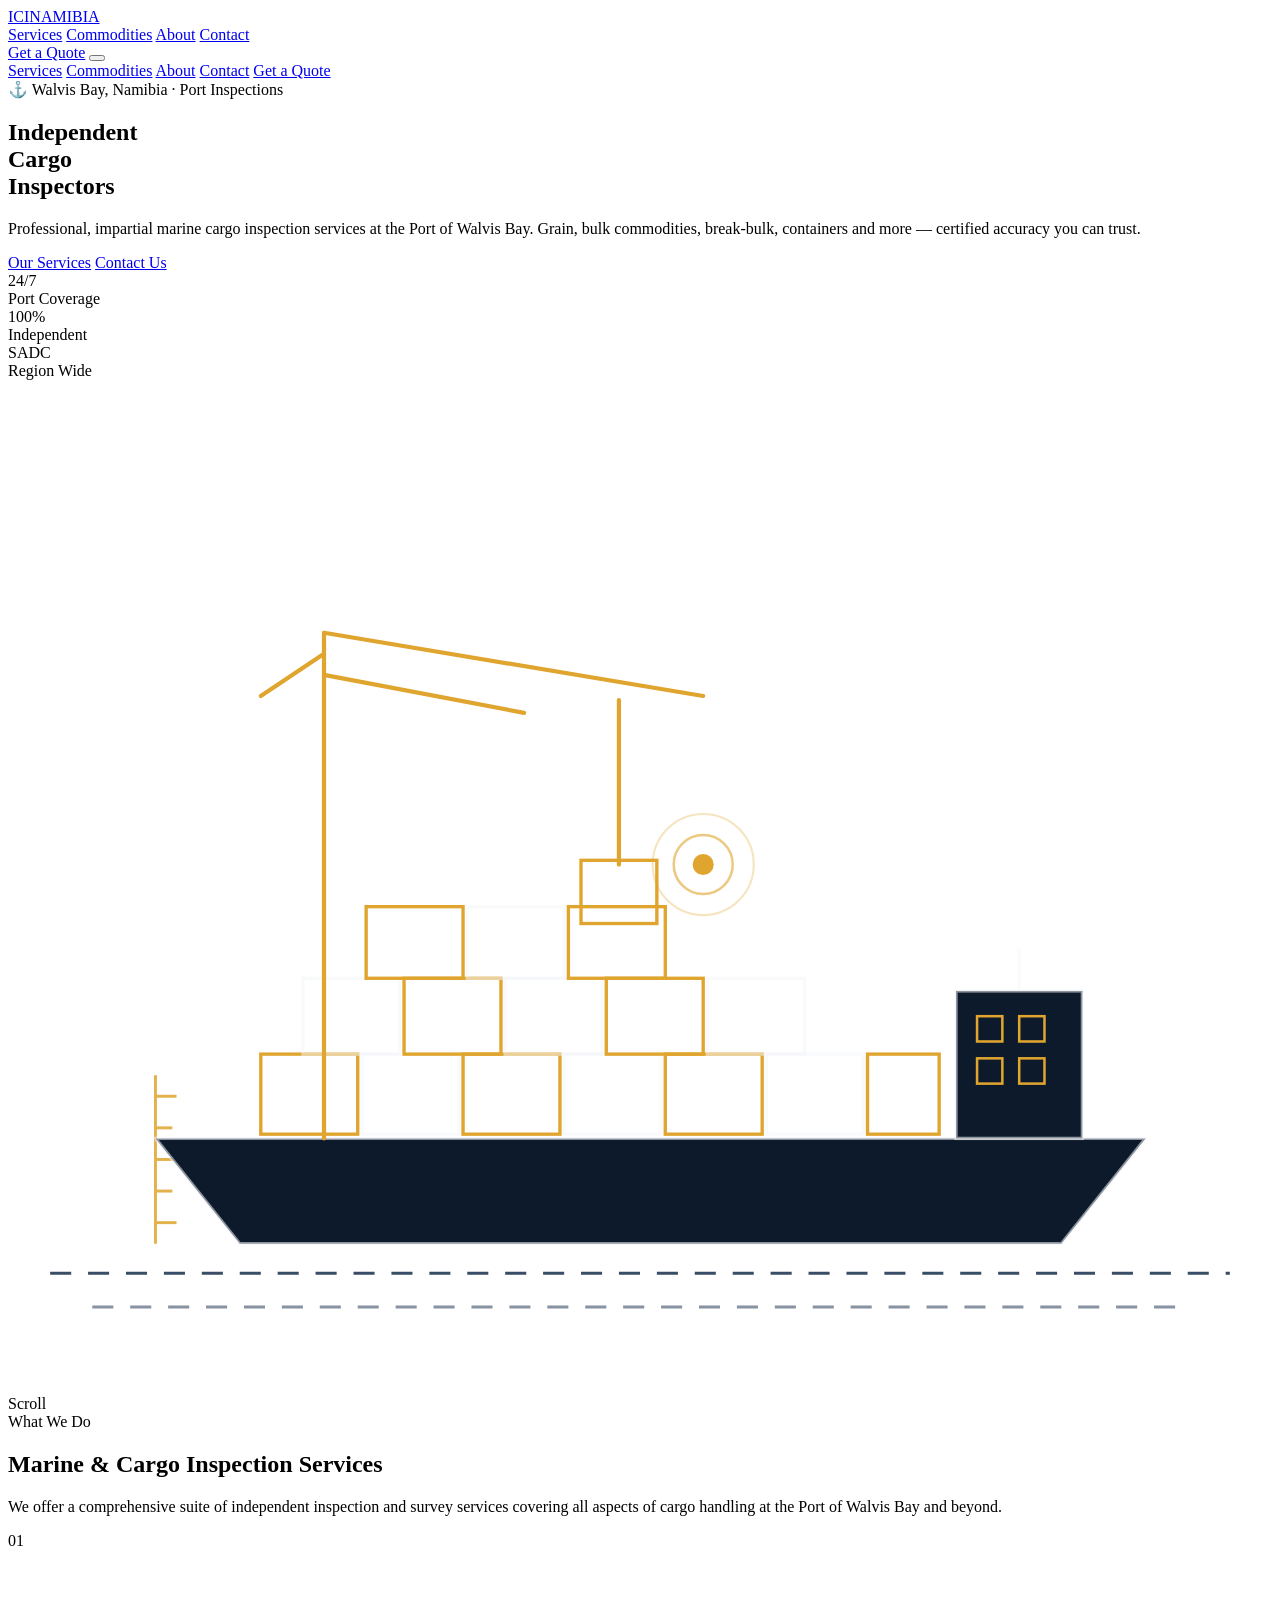
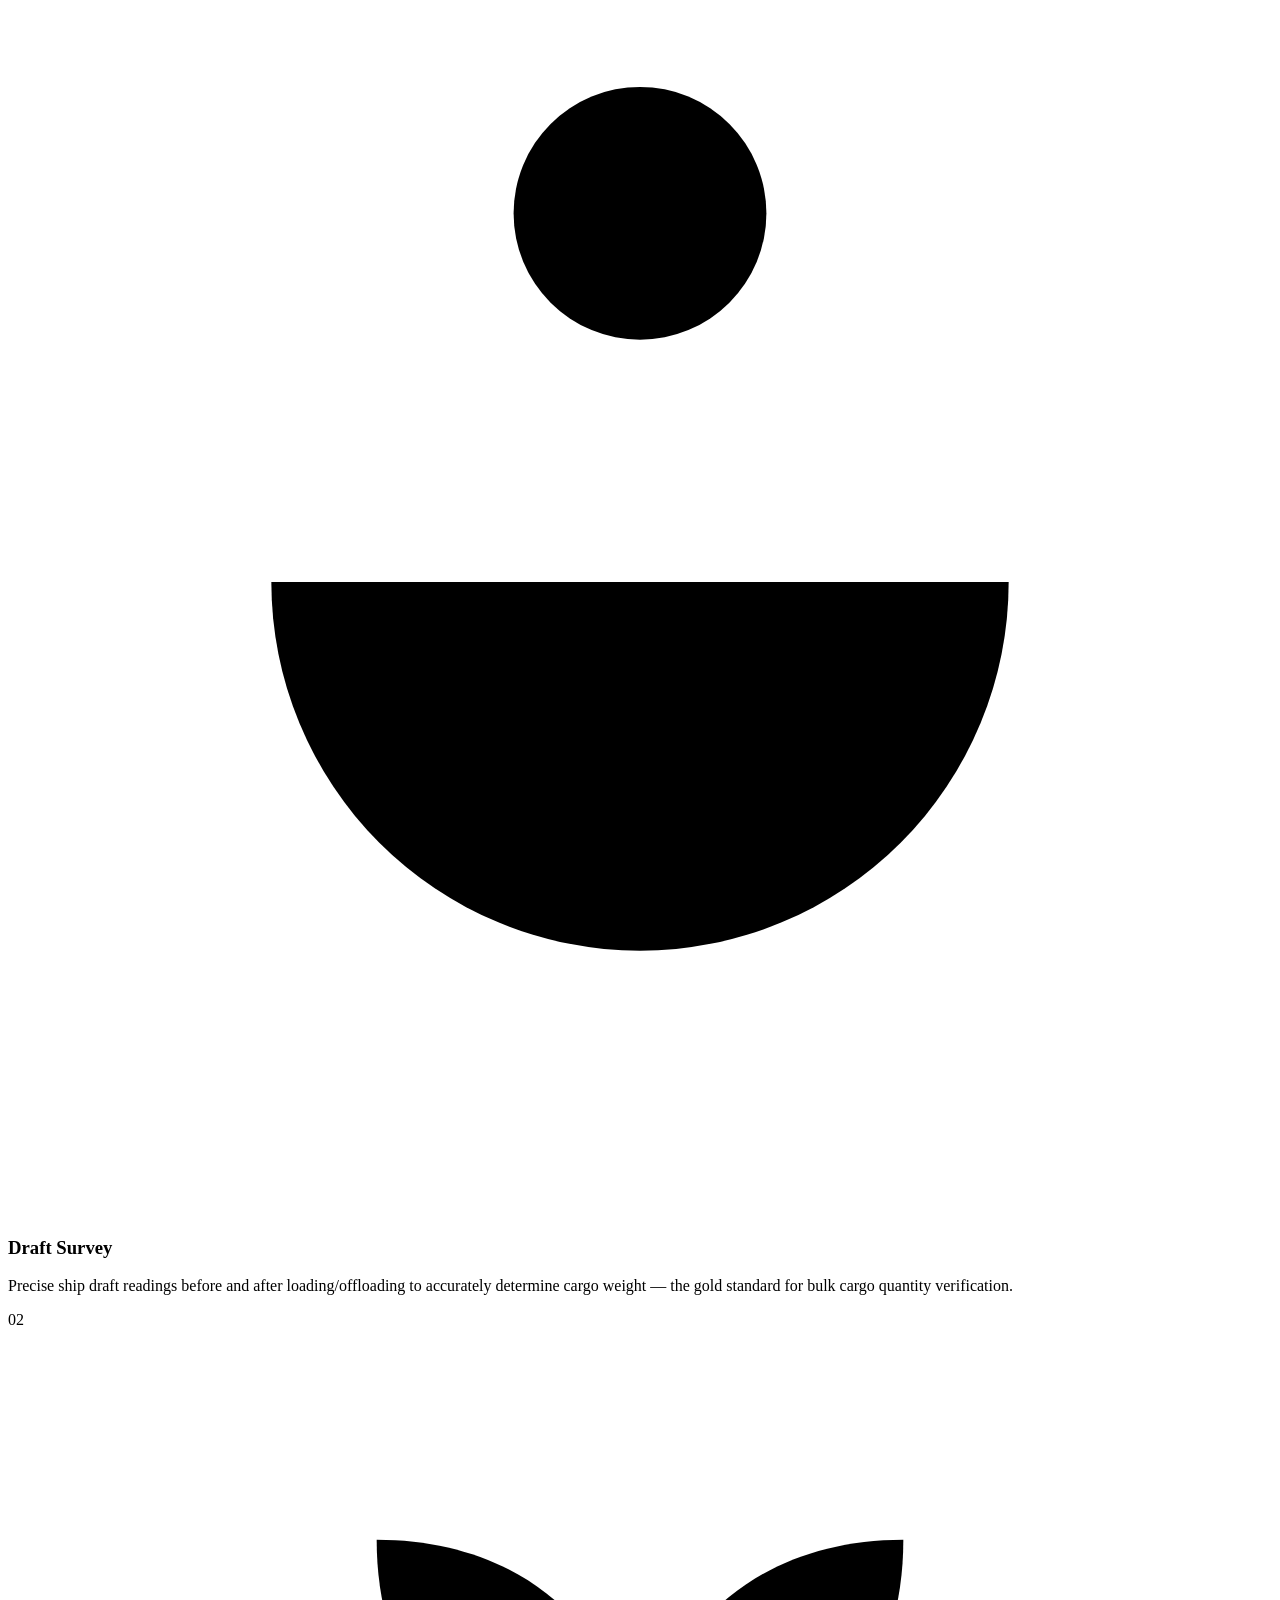
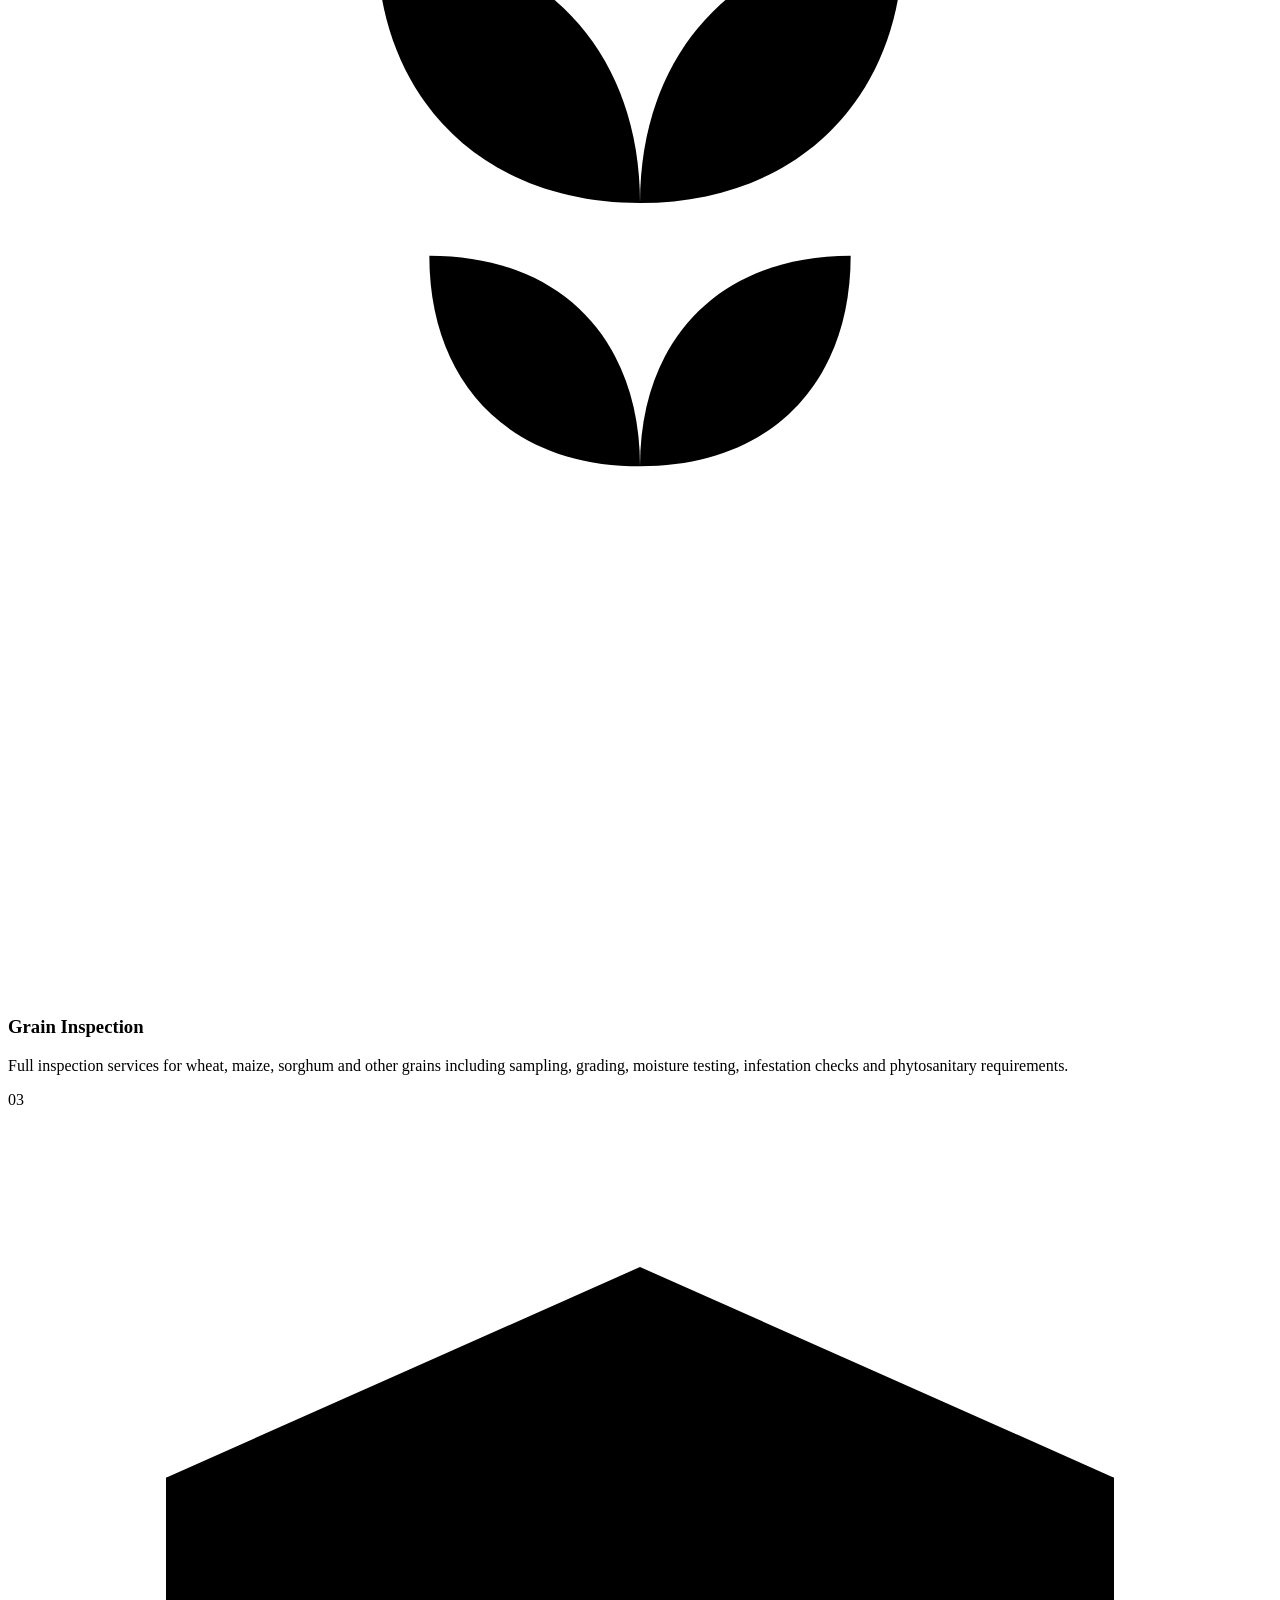
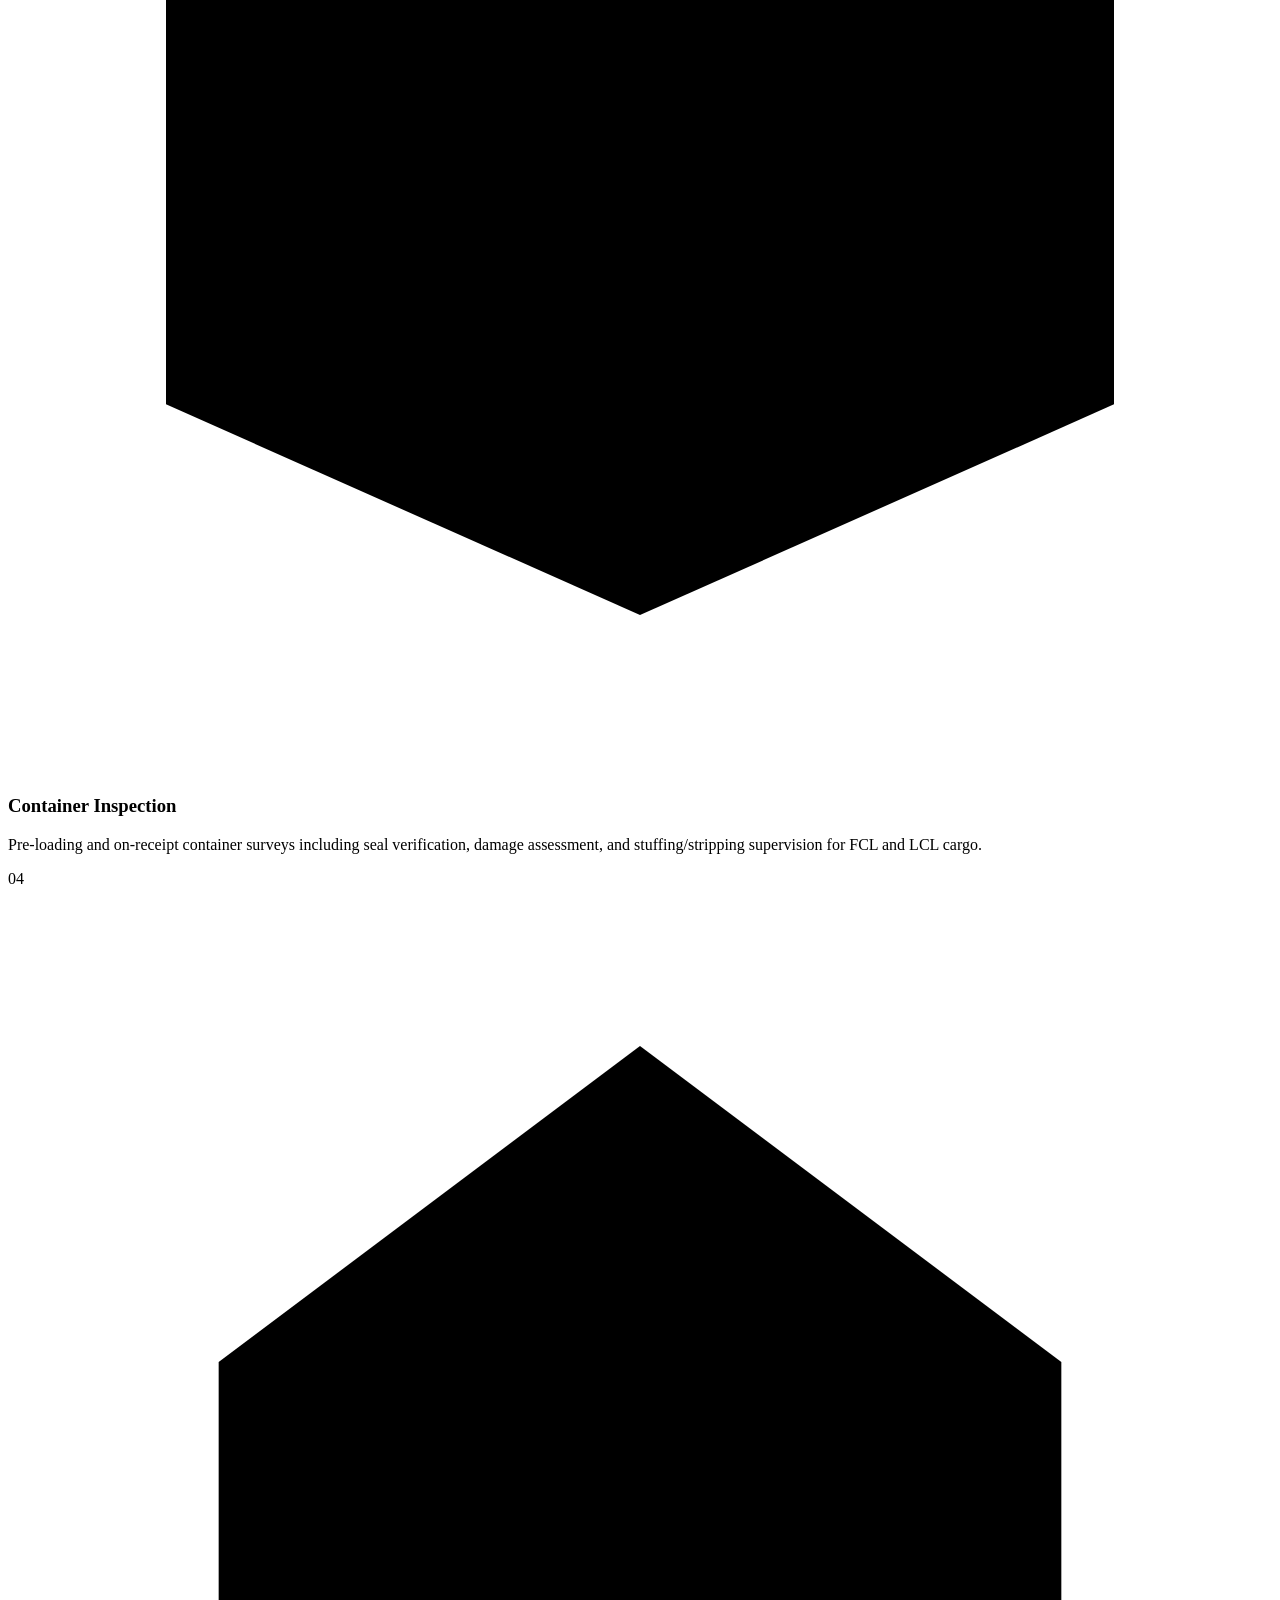
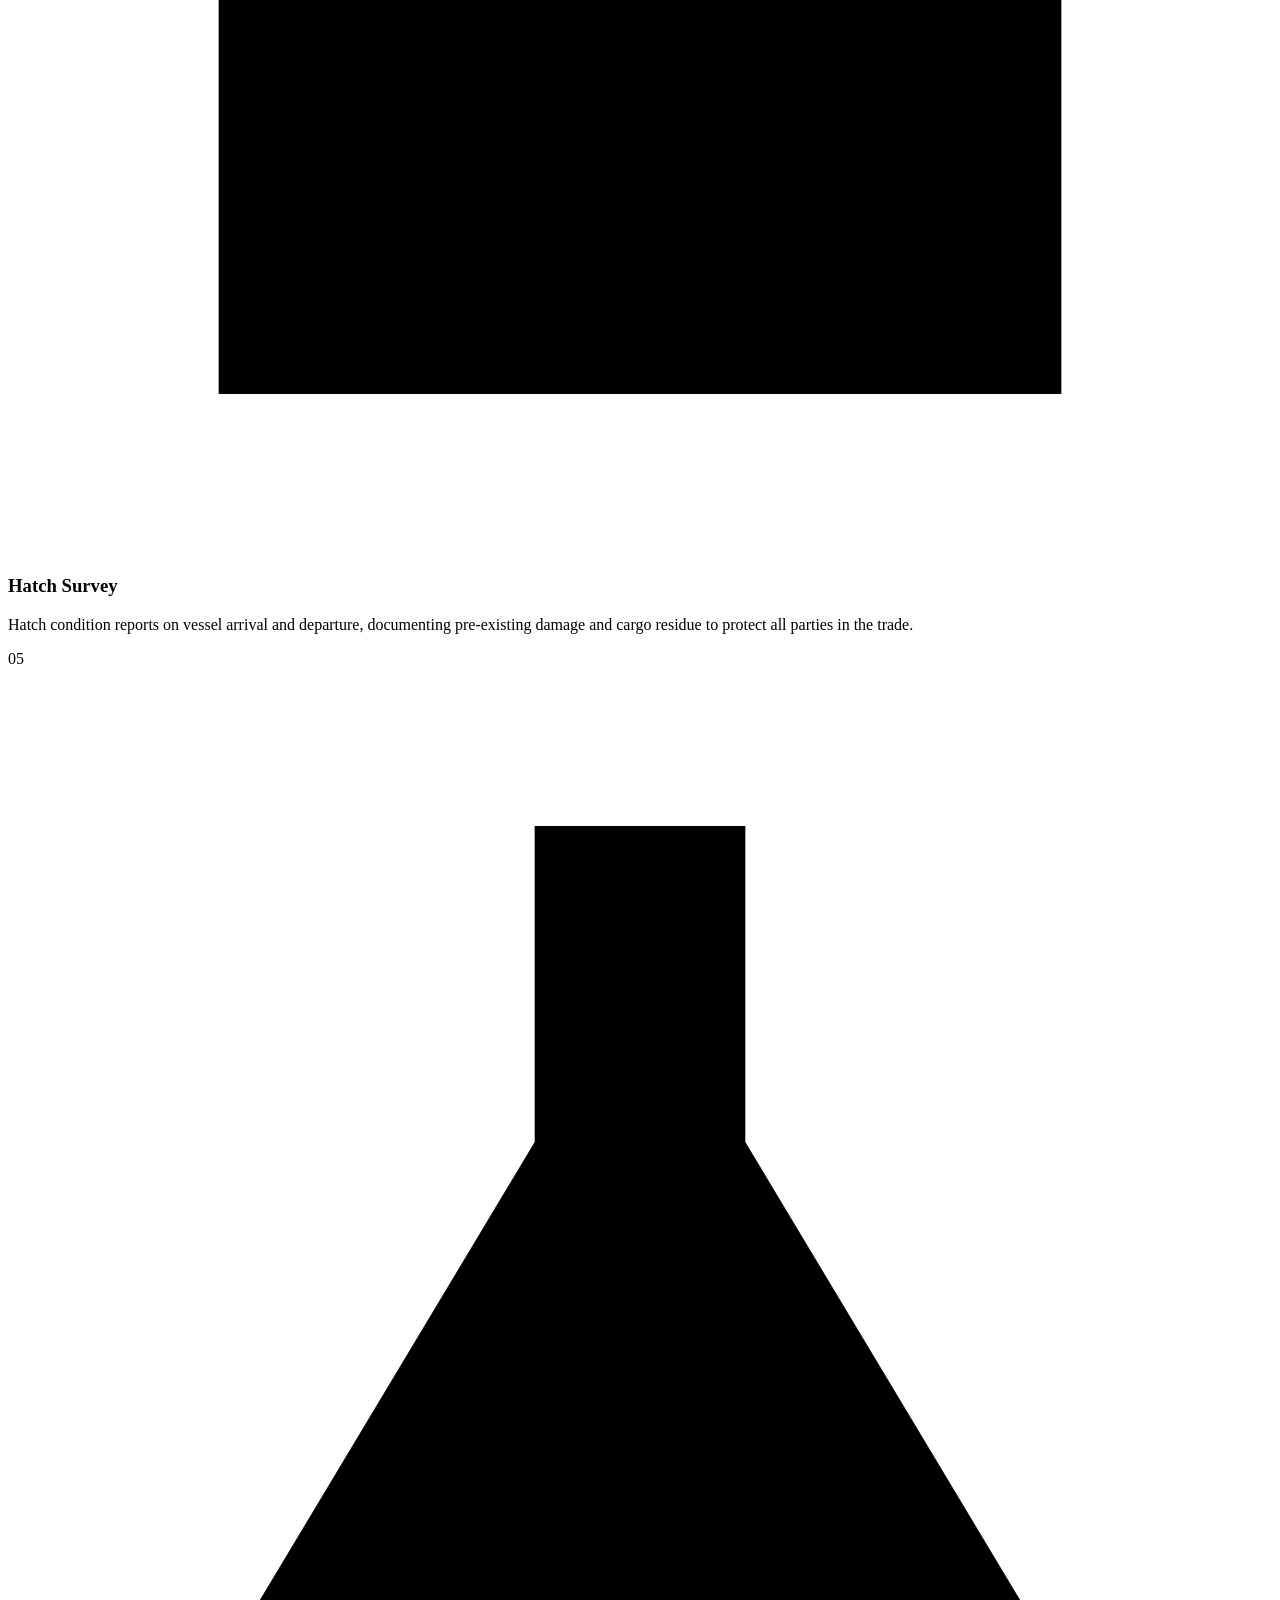
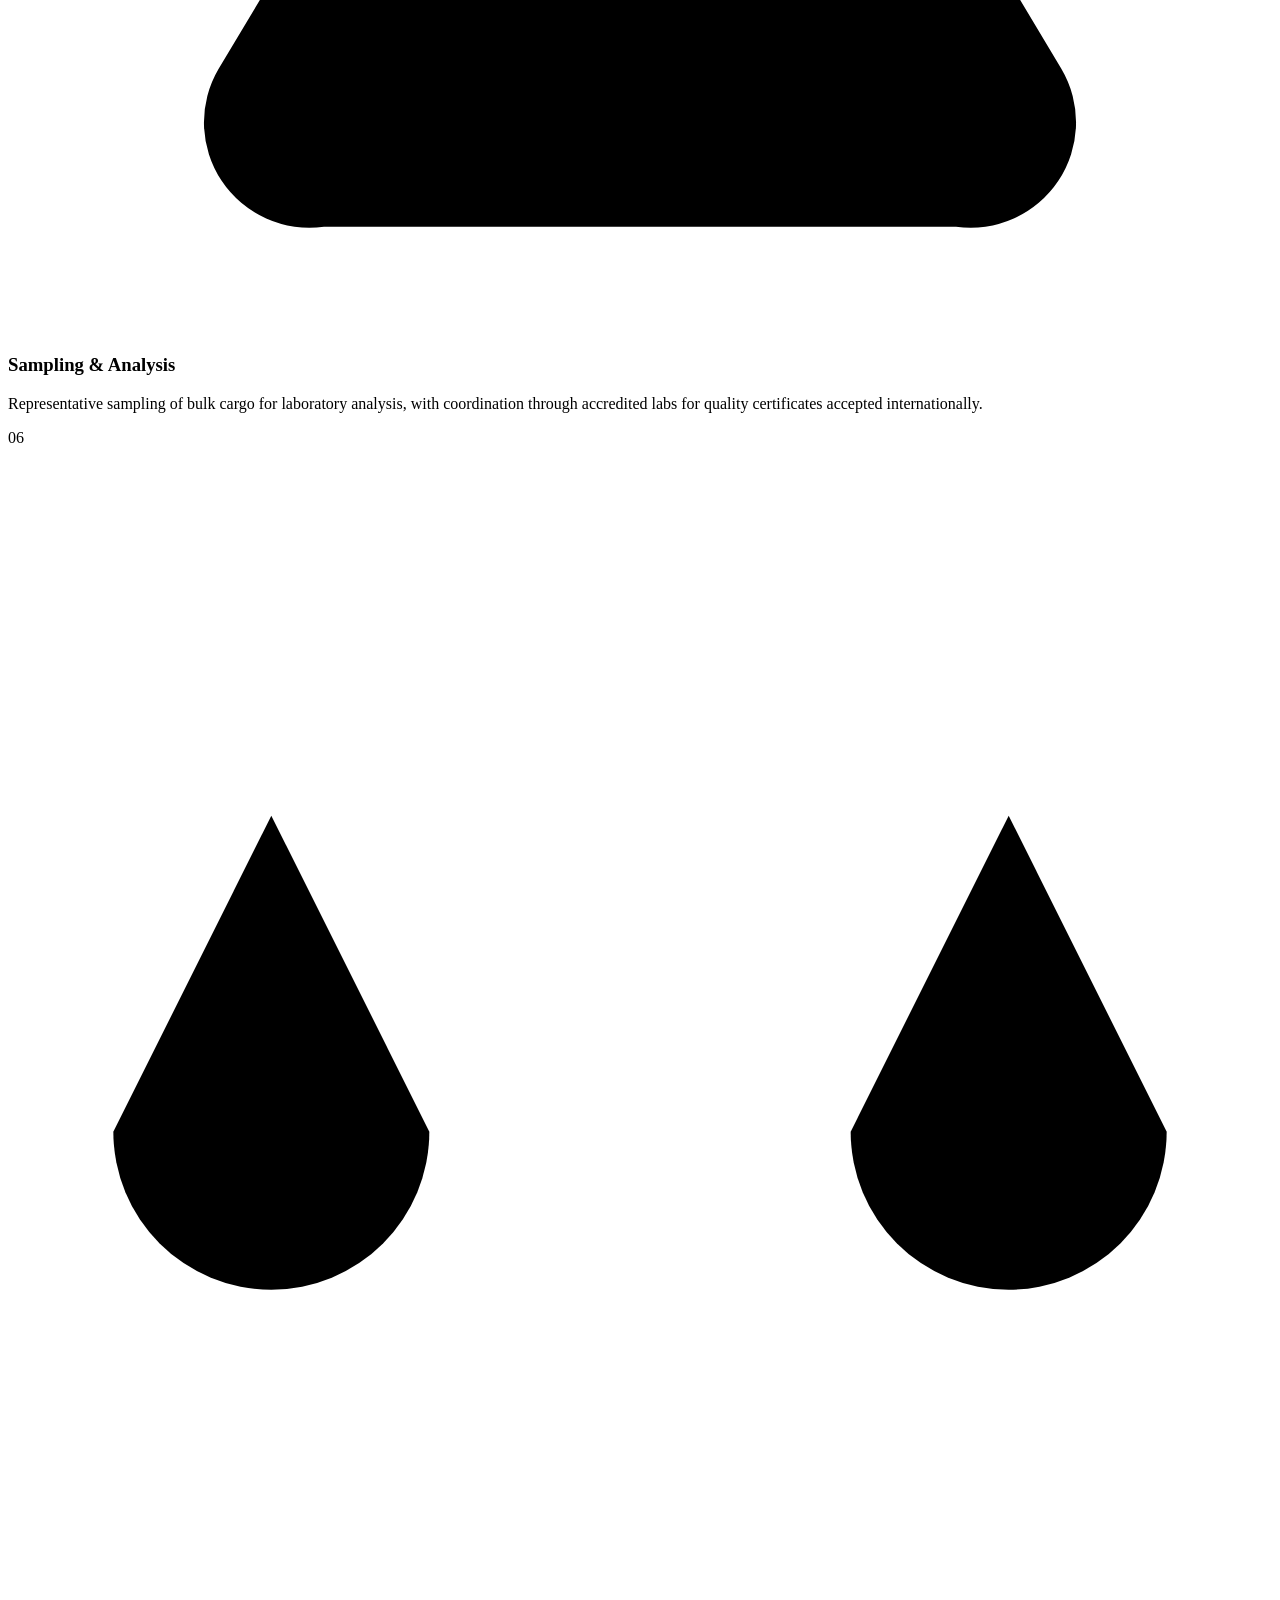
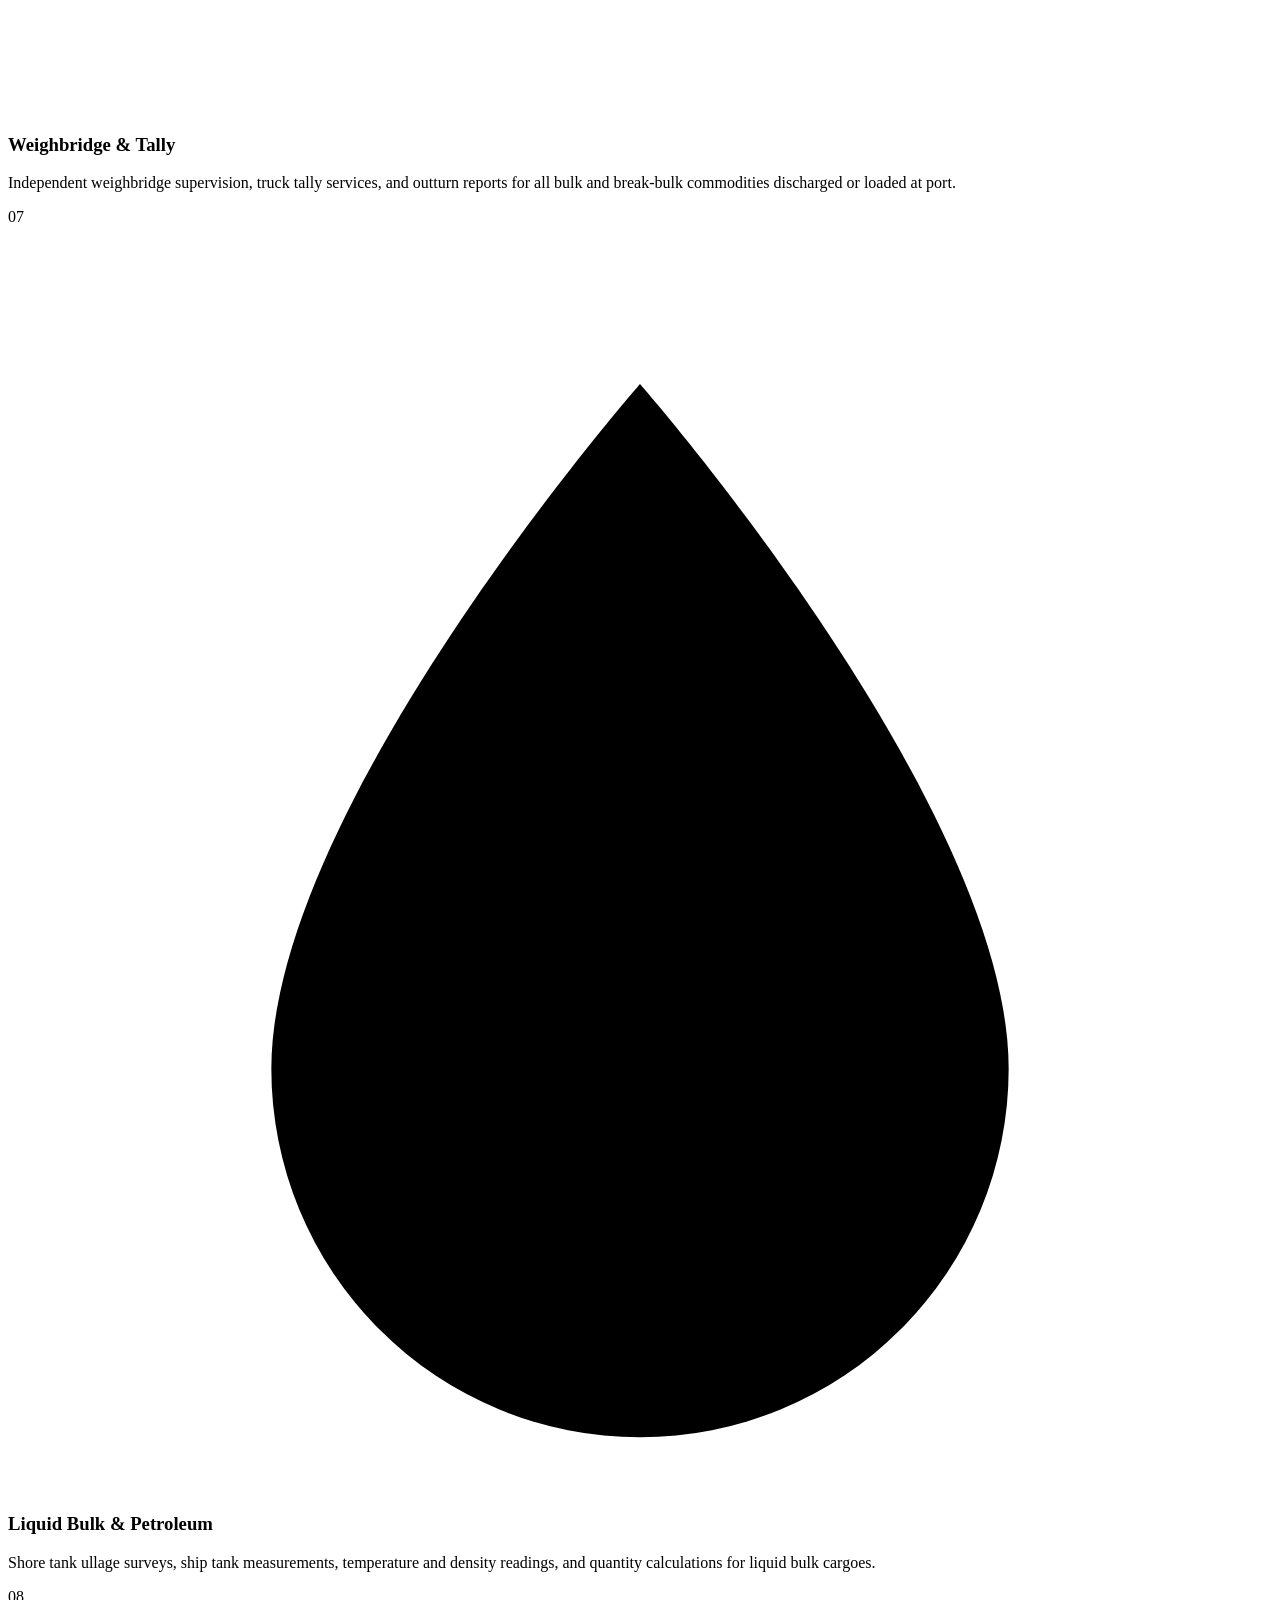
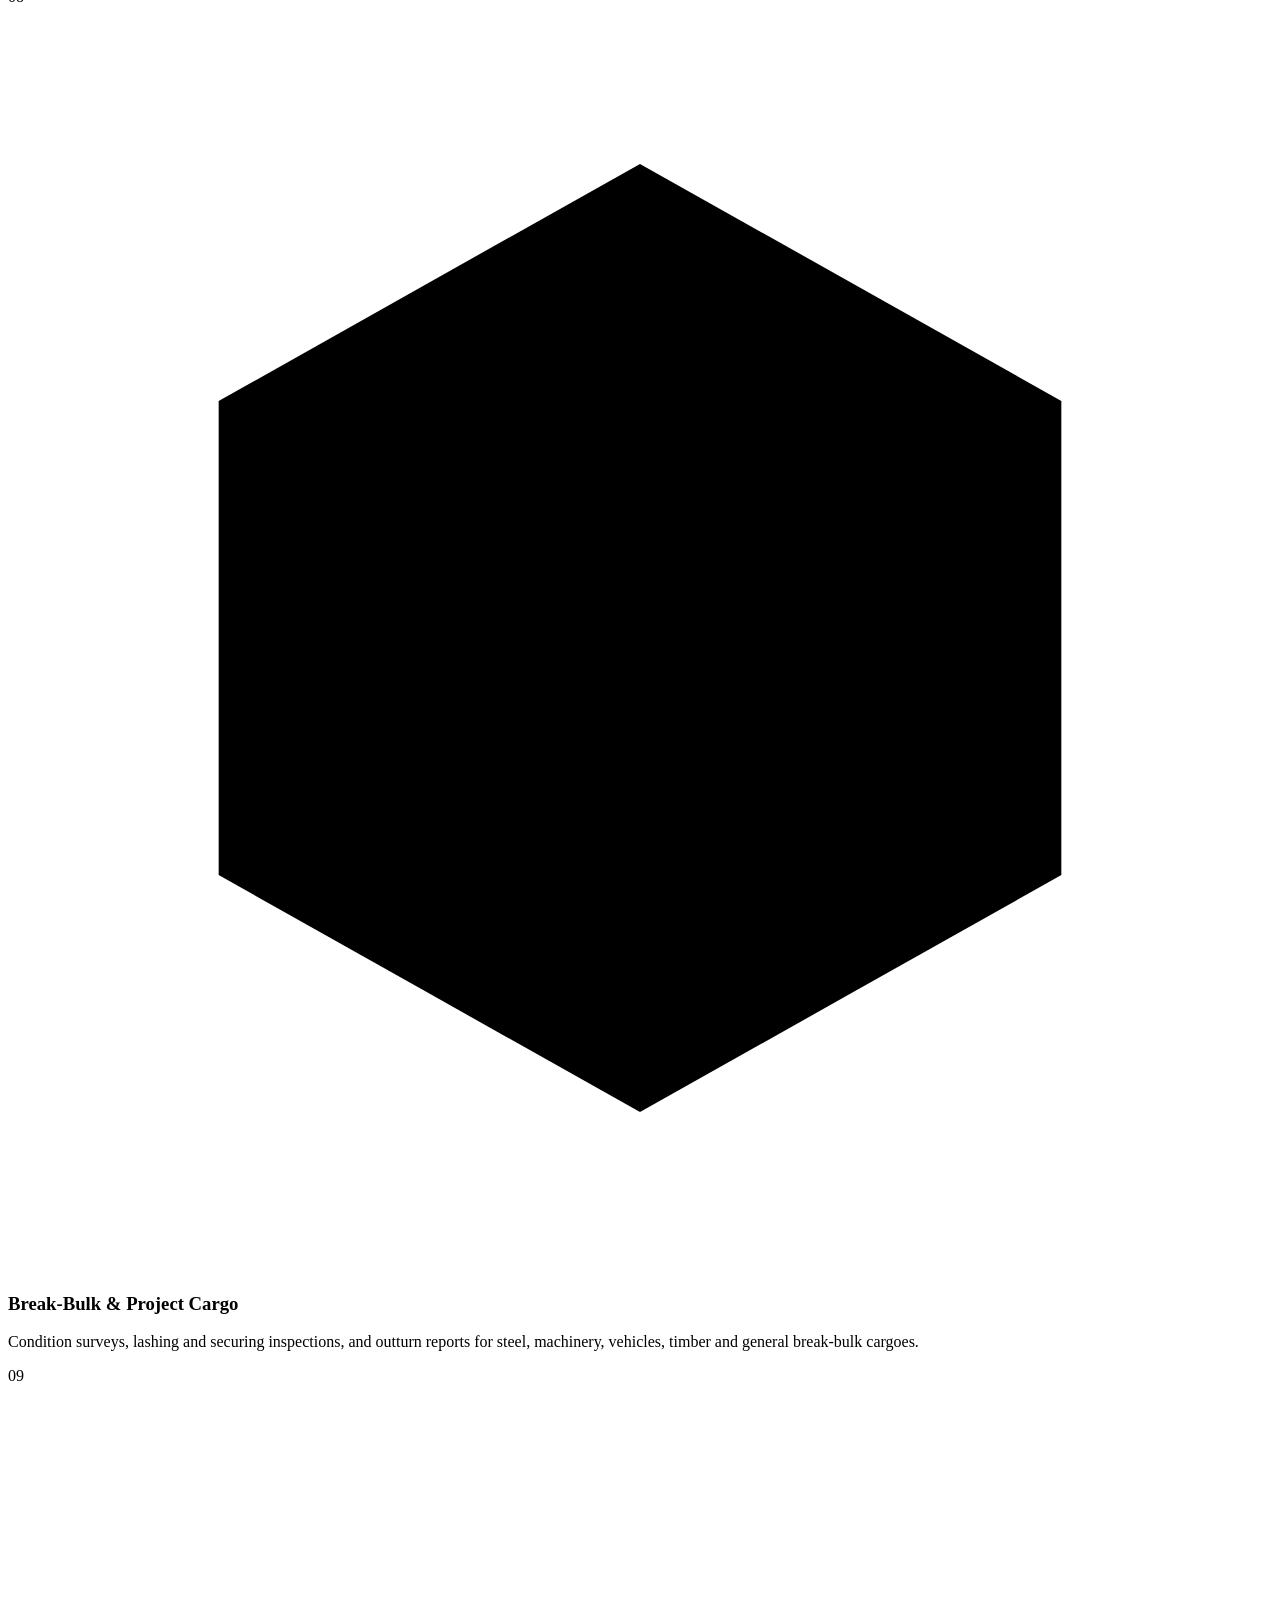
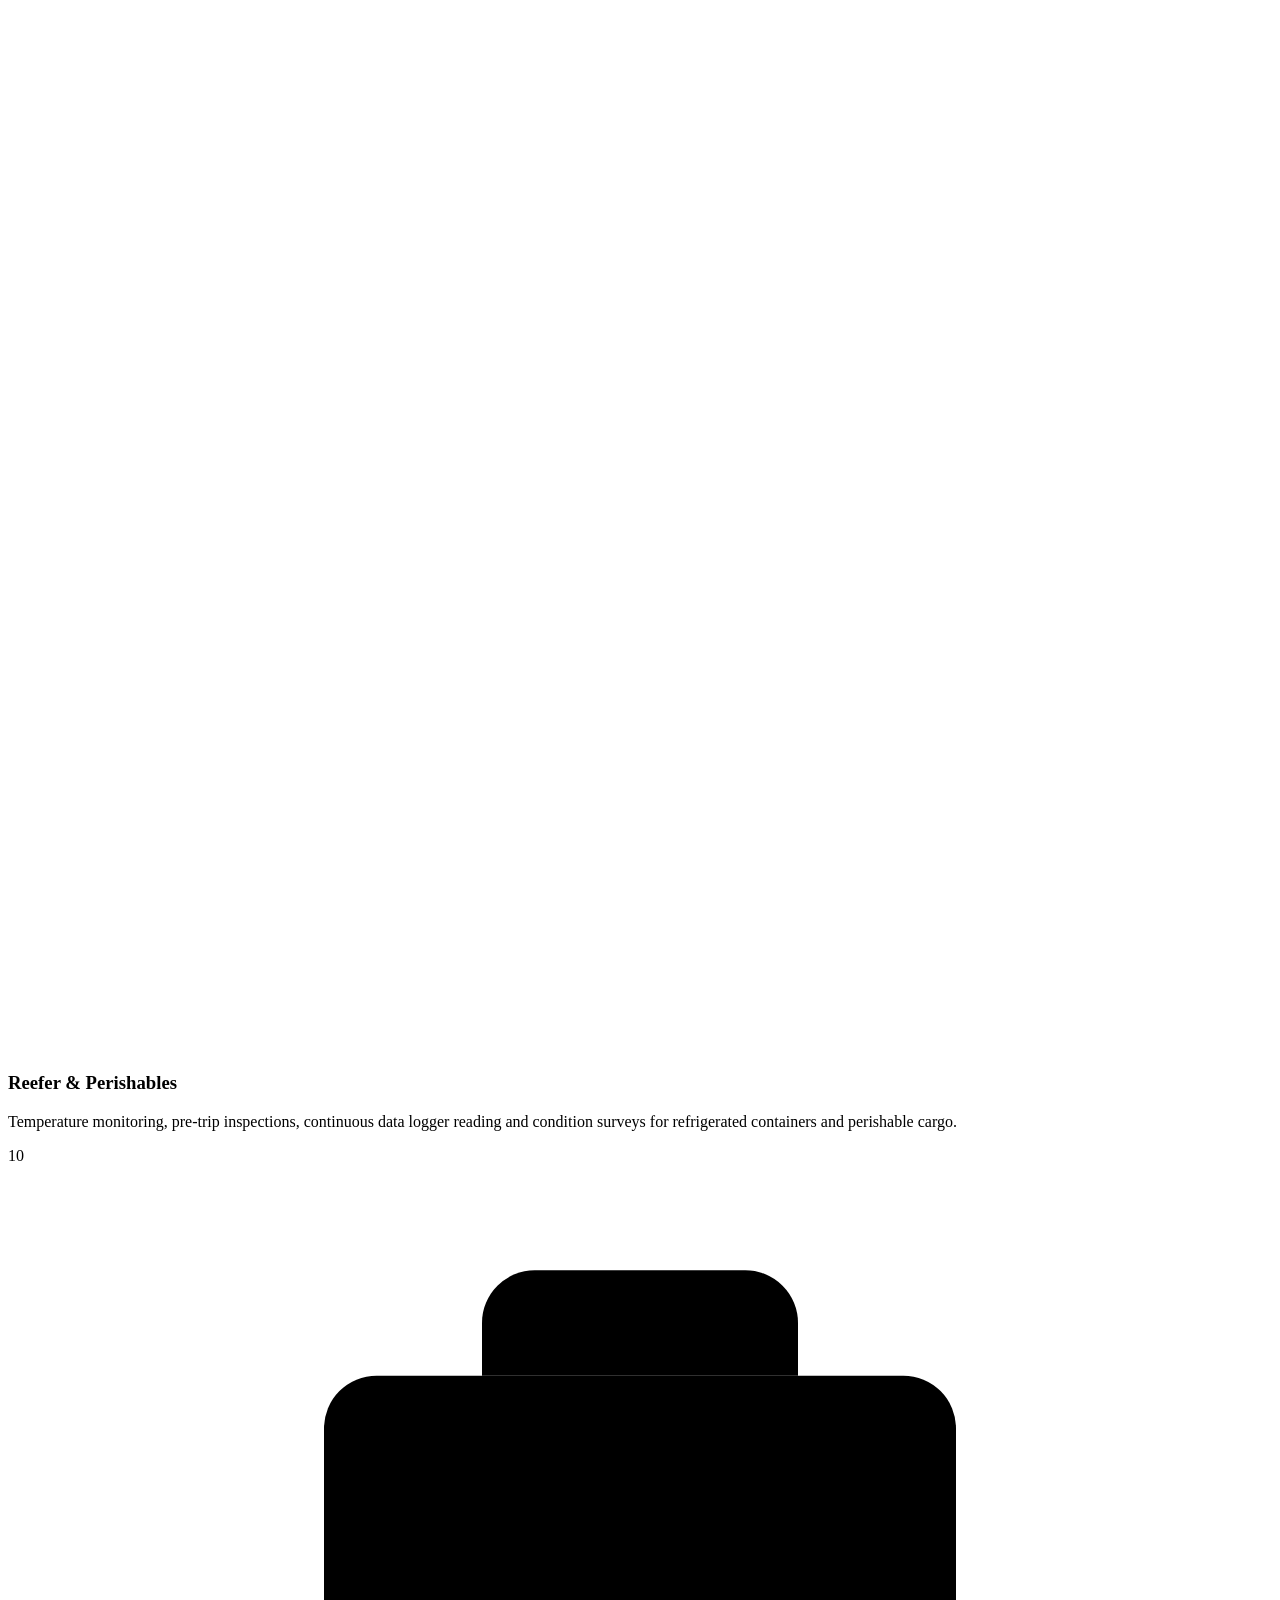
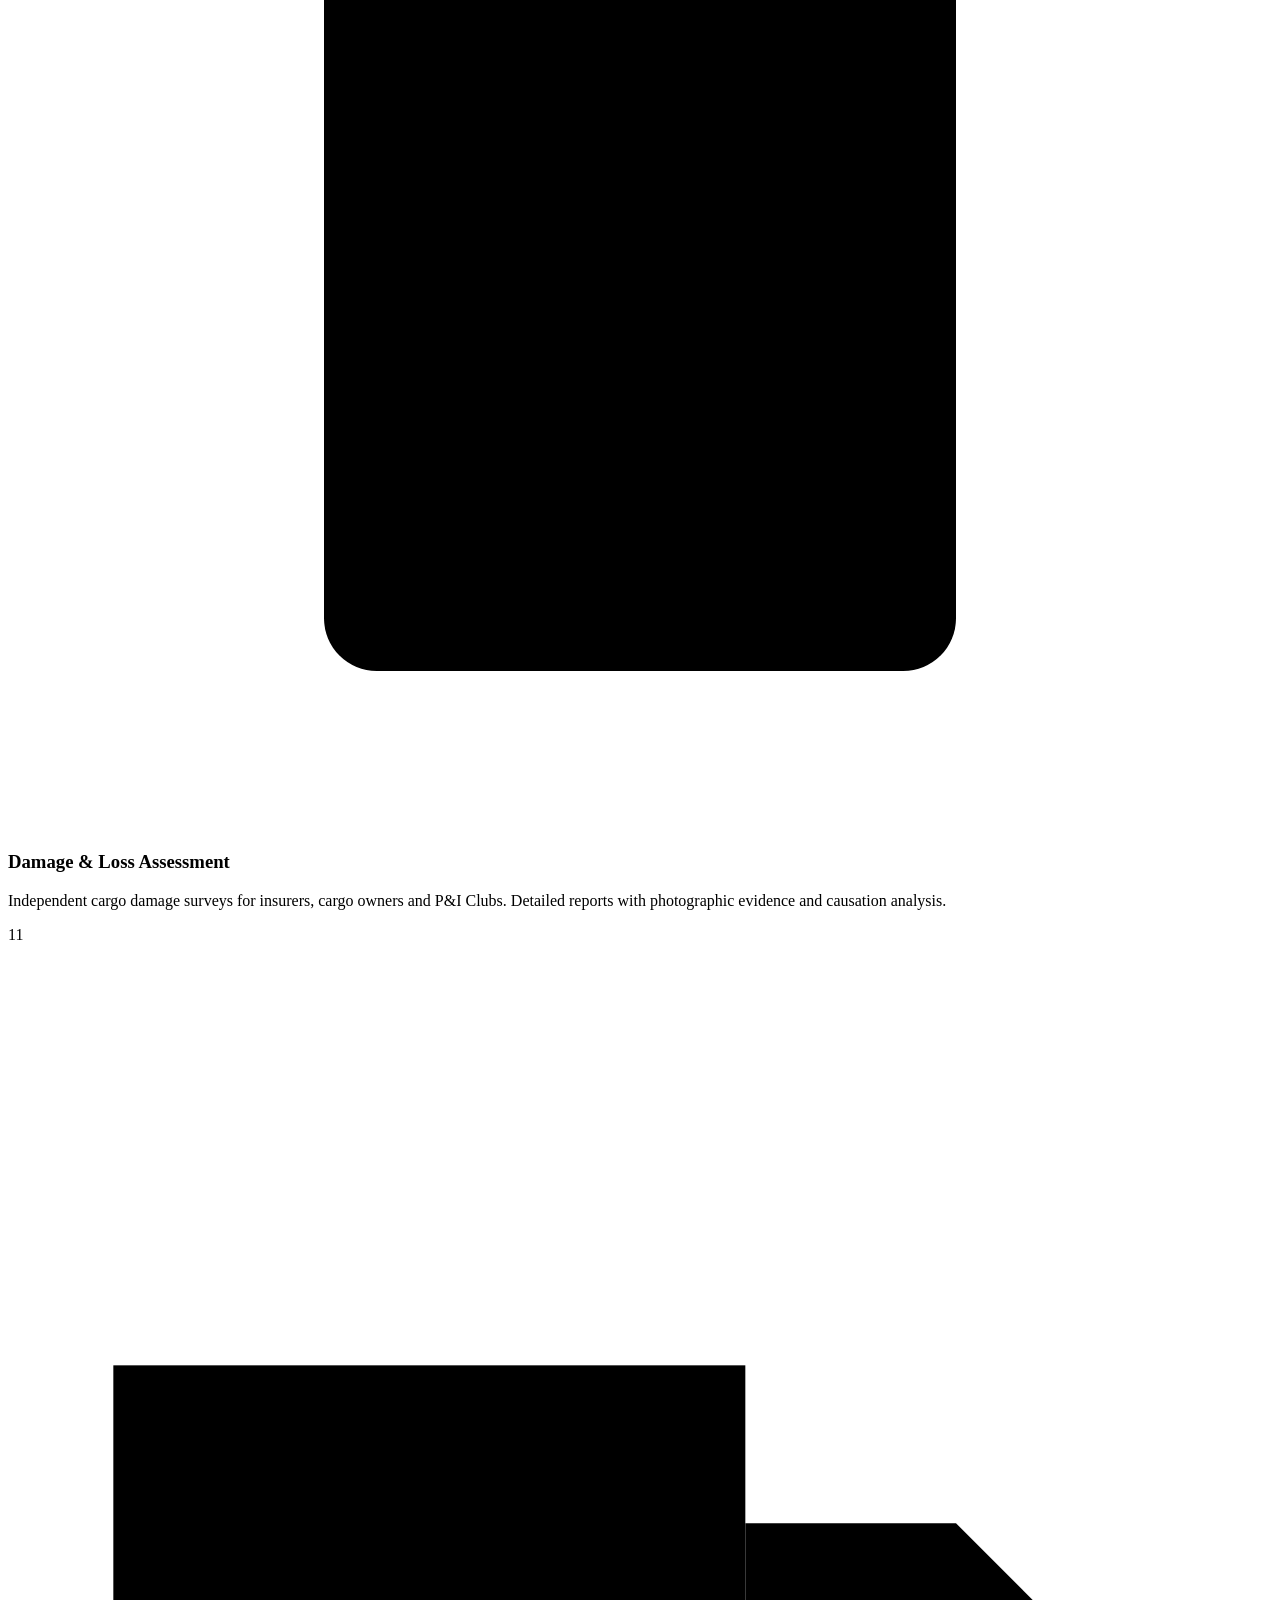
==== index.html @ 2367b148 "Add files via upload" ====
<!doctype html>
<html lang="en">
<head>
<meta charset="UTF-8" />
<meta name="viewport" content="width=device-width, initial-scale=1.0" />
<title>ICI Namibia — Independent Cargo Inspectors | Walvis Bay</title>
<meta name="description" content="Independent Cargo Inspectors (ICI) provides impartial, third-party marine and cargo inspection services at the Port of Walvis Bay, Namibia — draft surveys, grain inspection, container surveys, damage assessment and more." />
<link rel="icon" href="images/favicon.svg" type="image/svg+xml" />
<link rel="preconnect" href="https://fonts.googleapis.com" />
<link rel="preconnect" href="https://fonts.gstatic.com" crossorigin />
<link href="https://fonts.googleapis.com/css2?family=Oswald:wght@500;600;700&family=Inter:wght@400;500;600&display=swap" rel="stylesheet" />
<link rel="stylesheet" href="css/styles.css" />
</head>
<body>

<header class="site-header">
  <div class="container">
    <a href="index.html" class="logo"><span class="mark">ICI</span><span class="name">NAMIBIA</span></a>
    <nav class="nav-links">
      <a href="services.html">Services</a>
      <a href="commodities.html">Commodities</a>
      <a href="about.html">About</a>
      <a href="contact.html">Contact</a>
    </nav>
    <div class="header-actions">
      <a href="contact.html" class="btn btn-gold btn-sm">Get a Quote</a>
      <button class="nav-toggle" aria-label="Toggle menu"><span></span><span></span><span></span></button>
    </div>
  </div>
  <nav class="mobile-nav">
    <a href="services.html">Services</a>
    <a href="commodities.html">Commodities</a>
    <a href="about.html">About</a>
    <a href="contact.html">Contact</a>
    <a href="contact.html" class="btn btn-gold btn-block">Get a Quote</a>
  </nav>
</header>

<section class="hero blueprint-bg">
  <div class="container hero-grid">
    <div class="hero-copy">
      <span class="badge">⚓ Walvis Bay, Namibia · Port Inspections</span>
      <h1>Independent<br /><span class="accent">Cargo</span><br />Inspectors</h1>
      <p class="hero-lede">Professional, impartial marine cargo inspection services at the Port of Walvis Bay. Grain, bulk commodities, break-bulk, containers and more — certified accuracy you can trust.</p>
      <div class="hero-actions">
        <a href="services.html" class="btn btn-gold">Our Services</a>
        <a href="contact.html" class="btn btn-outline">Contact Us</a>
      </div>
      <div class="hero-meta">
        <div><div class="num">24/7</div><div class="label">Port Coverage</div></div>
        <div><div class="num">100%</div><div class="label">Independent</div></div>
        <div><div class="num">SADC</div><div class="label">Region Wide</div></div>
      </div>
    </div>
    <div class="hero-art">
      <svg viewBox="0 0 600 480" xmlns="http://www.w3.org/2000/svg">
        <circle cx="330" cy="230" r="190" fill="none" stroke="#f4f6f9" stroke-opacity="0.06" stroke-width="1" stroke-dasharray="2 6" />
        <circle cx="330" cy="230" r="140" fill="none" stroke="#f4f6f9" stroke-opacity="0.06" stroke-width="1" stroke-dasharray="2 6" />

        <!-- draft scale on bow -->
        <g stroke="#e0a52e" stroke-width="1.4" opacity="0.85">
          <line x1="70" y1="330" x2="70" y2="410" />
          <line x1="70" y1="340" x2="80" y2="340" />
          <line x1="70" y1="355" x2="78" y2="355" />
          <line x1="70" y1="370" x2="80" y2="370" />
          <line x1="70" y1="385" x2="78" y2="385" />
          <line x1="70" y1="400" x2="80" y2="400" />
        </g>
        <text x="86" y="373" fill="#8090a6" font-family="Oswald" font-size="11" letter-spacing="1">DRAFT</text>

        <!-- waterline -->
        <g stroke="#3a4d66" stroke-width="1.4">
          <line x1="20" y1="424" x2="580" y2="424" stroke-dasharray="10 8" />
          <line x1="40" y1="440" x2="560" y2="440" stroke-dasharray="10 8" opacity="0.6" />
        </g>

        <!-- hull -->
        <path d="M70 360 L 540 360 L 500 410 L 110 410 Z" fill="#0d1a2b" stroke="#f4f6f9" stroke-opacity="0.55" stroke-width="1.6" />

        <!-- superstructure (stern) -->
        <rect x="450" y="290" width="60" height="70" fill="#0d1a2b" stroke="#f4f6f9" stroke-opacity="0.55" stroke-width="1.6" />
        <rect x="460" y="302" width="12" height="12" fill="none" stroke="#e0a52e" stroke-width="1.2" />
        <rect x="480" y="302" width="12" height="12" fill="none" stroke="#e0a52e" stroke-width="1.2" />
        <rect x="460" y="322" width="12" height="12" fill="none" stroke="#e0a52e" stroke-width="1.2" />
        <rect x="480" y="322" width="12" height="12" fill="none" stroke="#e0a52e" stroke-width="1.2" />
        <line x1="480" y1="290" x2="480" y2="270" stroke="#f4f6f9" stroke-opacity="0.5" stroke-width="1.6" />

        <!-- deck containers row 1 -->
        <g stroke-width="1.6" fill="none">
          <rect x="120" y="320" width="46" height="38" stroke="#e0a52e" />
          <rect x="168" y="320" width="46" height="38" stroke="#f4f6f9" stroke-opacity="0.55" />
          <rect x="216" y="320" width="46" height="38" stroke="#e0a52e" />
          <rect x="264" y="320" width="46" height="38" stroke="#f4f6f9" stroke-opacity="0.55" />
          <rect x="312" y="320" width="46" height="38" stroke="#e0a52e" />
          <rect x="360" y="320" width="46" height="38" stroke="#f4f6f9" stroke-opacity="0.55" />
          <rect x="408" y="320" width="34" height="38" stroke="#e0a52e" />
        </g>
        <!-- deck containers row 2 -->
        <g stroke-width="1.6" fill="none">
          <rect x="140" y="284" width="46" height="36" stroke="#f4f6f9" stroke-opacity="0.55" />
          <rect x="188" y="284" width="46" height="36" stroke="#e0a52e" />
          <rect x="236" y="284" width="46" height="36" stroke="#f4f6f9" stroke-opacity="0.55" />
          <rect x="284" y="284" width="46" height="36" stroke="#e0a52e" />
          <rect x="332" y="284" width="46" height="36" stroke="#f4f6f9" stroke-opacity="0.55" />
        </g>
        <!-- deck containers row 3 -->
        <g stroke-width="1.6" fill="none">
          <rect x="170" y="250" width="46" height="34" stroke="#e0a52e" />
          <rect x="218" y="250" width="46" height="34" stroke="#f4f6f9" stroke-opacity="0.55" />
          <rect x="266" y="250" width="46" height="34" stroke="#e0a52e" />
        </g>

        <!-- crane -->
        <g stroke="#e0a52e" stroke-width="2" fill="none" stroke-linecap="round">
          <line x1="150" y1="360" x2="150" y2="120" />
          <line x1="150" y1="120" x2="330" y2="150" />
          <line x1="150" y1="140" x2="245" y2="158" />
          <line x1="290" y1="152" x2="290" y2="230" />
          <line x1="150" y1="130" x2="120" y2="150" />
        </g>
        <rect x="272" y="228" width="36" height="30" fill="none" stroke="#e0a52e" stroke-width="1.6" />

        <!-- inspection marker -->
        <circle cx="330" cy="230" r="5" fill="#e0a52e" />
        <circle cx="330" cy="230" r="14" fill="none" stroke="#e0a52e" stroke-width="1.2" opacity="0.6" />
        <circle cx="330" cy="230" r="24" fill="none" stroke="#e0a52e" stroke-width="1" opacity="0.3" />
      </svg>
      <div class="scroll-cue"><span class="line"></span>Scroll</div>
    </div>
  </div>
</section>

<section class="section" id="services">
  <div class="container">
    <div class="section-head">
      <span class="kicker">What We Do</span>
      <h2 class="section-title">Marine &amp; Cargo Inspection Services</h2>
      <p class="section-sub">We offer a comprehensive suite of independent inspection and survey services covering all aspects of cargo handling at the Port of Walvis Bay and beyond.</p>
    </div>
    <div class="services-grid">
      <article class="service-card">
        <span class="num">01</span>
        <div class="icon-box"><svg viewBox="0 0 24 24"><circle cx="12" cy="5" r="2.4" /><line x1="12" y1="7.5" x2="12" y2="21" /><line x1="8" y1="9.5" x2="16" y2="9.5" /><path d="M5 12a7 7 0 0 0 14 0" /><line x1="5" y1="12" x2="3" y2="12" /><line x1="21" y1="12" x2="19" y2="12" /></svg></div>
        <h3>Draft Survey</h3>
        <p>Precise ship draft readings before and after loading/offloading to accurately determine cargo weight — the gold standard for bulk cargo quantity verification.</p>
      </article>
      <article class="service-card">
        <span class="num">02</span>
        <div class="icon-box"><svg viewBox="0 0 24 24"><path d="M12 21V9" /><path d="M12 9c0-3-2-5-5-5 0 3 2 5 5 5Z" /><path d="M12 9c0-3 2-5 5-5 0 3-2 5-5 5Z" /><path d="M12 14c0-2.4-1.5-4-4-4 0 2.4 1.5 4 4 4Z" /><path d="M12 14c0-2.4 1.5-4 4-4 0 2.4-1.5 4-4 4Z" /></svg></div>
        <h3>Grain Inspection</h3>
        <p>Full inspection services for wheat, maize, sorghum and other grains including sampling, grading, moisture testing, infestation checks and phytosanitary requirements.</p>
      </article>
      <article class="service-card">
        <span class="num">03</span>
        <div class="icon-box"><svg viewBox="0 0 24 24"><path d="M3 7l9-4 9 4-9 4-9-4Z" /><path d="M3 7v10l9 4 9-4V7" /><path d="M12 11v10" /></svg></div>
        <h3>Container Inspection</h3>
        <p>Pre-loading and on-receipt container surveys including seal verification, damage assessment, and stuffing/stripping supervision for FCL and LCL cargo.</p>
      </article>
      <article class="service-card">
        <span class="num">04</span>
        <div class="icon-box"><svg viewBox="0 0 24 24"><path d="M4 21V9l8-6 8 6v12" /><path d="M4 21h16" /><path d="M8 21v-6h8v6" /></svg></div>
        <h3>Hatch Survey</h3>
        <p>Hatch condition reports on vessel arrival and departure, documenting pre-existing damage and cargo residue to protect all parties in the trade.</p>
      </article>
      <article class="service-card">
        <span class="num">05</span>
        <div class="icon-box"><svg viewBox="0 0 24 24"><path d="M9 3h6" /><path d="M10 3v6l-6 10a2 2 0 0 0 2 3h12a2 2 0 0 0 2-3l-6-10V3" /><path d="M7.5 15h9" /></svg></div>
        <h3>Sampling &amp; Analysis</h3>
        <p>Representative sampling of bulk cargo for laboratory analysis, with coordination through accredited labs for quality certificates accepted internationally.</p>
      </article>
      <article class="service-card">
        <span class="num">06</span>
        <div class="icon-box"><svg viewBox="0 0 24 24"><line x1="12" y1="3" x2="12" y2="21" /><line x1="7" y1="21" x2="17" y2="21" /><line x1="5" y1="7" x2="11" y2="7" /><line x1="13" y1="7" x2="19" y2="7" /><path d="M5 7l-3 6a3 3 0 0 0 6 0Z" /><path d="M19 7l-3 6a3 3 0 0 0 6 0Z" /></svg></div>
        <h3>Weighbridge &amp; Tally</h3>
        <p>Independent weighbridge supervision, truck tally services, and outturn reports for all bulk and break-bulk commodities discharged or loaded at port.</p>
      </article>
      <article class="service-card">
        <span class="num">07</span>
        <div class="icon-box"><svg viewBox="0 0 24 24"><path d="M12 3s7 8 7 13a7 7 0 0 1-14 0c0-5 7-13 7-13Z" /></svg></div>
        <h3>Liquid Bulk &amp; Petroleum</h3>
        <p>Shore tank ullage surveys, ship tank measurements, temperature and density readings, and quantity calculations for liquid bulk cargoes.</p>
      </article>
      <article class="service-card">
        <span class="num">08</span>
        <div class="icon-box"><svg viewBox="0 0 24 24"><path d="M12 3l8 4.5v9L12 21l-8-4.5v-9L12 3Z" /><path d="M12 3v18" /><path d="M4 7.5l8 4.5 8-4.5" /></svg></div>
        <h3>Break-Bulk &amp; Project Cargo</h3>
        <p>Condition surveys, lashing and securing inspections, and outturn reports for steel, machinery, vehicles, timber and general break-bulk cargoes.</p>
      </article>
      <article class="service-card">
        <span class="num">09</span>
        <div class="icon-box"><svg viewBox="0 0 24 24"><line x1="12" y1="2" x2="12" y2="22" /><line x1="4" y1="7" x2="20" y2="17" /><line x1="20" y1="7" x2="4" y2="17" /></svg></div>
        <h3>Reefer &amp; Perishables</h3>
        <p>Temperature monitoring, pre-trip inspections, continuous data logger reading and condition surveys for refrigerated containers and perishable cargo.</p>
      </article>
      <article class="service-card">
        <span class="num">10</span>
        <div class="icon-box"><svg viewBox="0 0 24 24"><rect x="6" y="4" width="12" height="17" rx="1" /><path d="M9 4V3a1 1 0 0 1 1-1h4a1 1 0 0 1 1 1v1" /><path d="M9 12l2 2 4-4" /></svg></div>
        <h3>Damage &amp; Loss Assessment</h3>
        <p>Independent cargo damage surveys for insurers, cargo owners and P&amp;I Clubs. Detailed reports with photographic evidence and causation analysis.</p>
      </article>
      <article class="service-card">
        <span class="num">11</span>
        <div class="icon-box"><svg viewBox="0 0 24 24"><rect x="2" y="8" width="12" height="9" /><path d="M14 11h4l3 3v3h-7" /><circle cx="6.5" cy="19" r="1.6" /><circle cx="17.5" cy="19" r="1.6" /></svg></div>
        <h3>Transit &amp; Border Inspection</h3>
        <p>Inspection of transit cargo destined for the SADC hinterland, including sealing, condition documentation and cross-border compliance checks.</p>
      </article>
      <article class="service-card">
        <span class="num">12</span>
        <div class="icon-box"><svg viewBox="0 0 24 24"><path d="M7 3h7l4 4v14H7Z" /><path d="M14 3v4h4" /><path d="M9.5 13l2 2 4-4" /></svg></div>
        <h3>Certificates &amp; Reports</h3>
        <p>Issuance of quantity and condition certificates, letters of protest, hatch open/close records, time sheets and all documentation required in international trade.</p>
      </article>
    </div>
  </div>
</section>

<section class="section section-alt" id="commodities">
  <div class="container">
    <div class="section-head">
      <span class="kicker">Cargo Types</span>
      <h2 class="section-title">Commodities We Inspect</h2>
      <p class="section-sub">Our inspectors are experienced across a wide range of cargo types arriving and departing through Walvis Bay for Namibia and the SADC region.</p>
    </div>
    <div class="commodities-grid">
      <div class="commodity-tag"><span class="dot"></span>Wheat</div>
      <div class="commodity-tag"><span class="dot"></span>Maize / Corn</div>
      <div class="commodity-tag"><span class="dot"></span>Sorghum</div>
      <div class="commodity-tag"><span class="dot"></span>Barley</div>
      <div class="commodity-tag"><span class="dot"></span>Soya Meal</div>
      <div class="commodity-tag"><span class="dot"></span>Sunflower Seed / Meal</div>
      <div class="commodity-tag"><span class="dot"></span>Animal Feed</div>
      <div class="commodity-tag"><span class="dot"></span>Fishmeal</div>
      <div class="commodity-tag"><span class="dot"></span>Fertiliser</div>
      <div class="commodity-tag"><span class="dot"></span>Cement &amp; Clinker</div>
      <div class="commodity-tag"><span class="dot"></span>Coal</div>
      <div class="commodity-tag"><span class="dot"></span>Salt</div>
      <div class="commodity-tag"><span class="dot"></span>Steel &amp; Metal Products</div>
      <div class="commodity-tag"><span class="dot"></span>Timber &amp; Logs</div>
      <div class="commodity-tag"><span class="dot"></span>Petroleum Products</div>
      <div class="commodity-tag"><span class="dot"></span>Edible Oils</div>
      <div class="commodity-tag"><span class="dot"></span>Mining Concentrates</div>
      <div class="commodity-tag"><span class="dot"></span>Containerised Goods</div>
      <div class="commodity-tag"><span class="dot"></span>Vehicles / RoRo</div>
      <div class="commodity-tag"><span class="dot"></span>Project &amp; Heavy Lift</div>
    </div>
  </div>
</section>

<section class="section" id="why">
  <div class="container">
    <div class="section-head">
      <span class="kicker">Why Choose ICI</span>
      <h2 class="section-title">Your Independent Eyes at the Port</h2>
    </div>
    <div class="why-panel">
      <div>
        <p>Independent Cargo Inspectors (ICI) provides impartial, third-party inspection and survey services at the Port of Walvis Bay — one of the most strategically important ports in southern Africa.</p>
        <p>We serve importers, exporters, trading companies, shipping lines, freight forwarders, insurance underwriters and P&amp;I Clubs who need reliable, independent verification of cargo quantity and condition.</p>
        <p>Our reports are thorough, timely, and stand up to international scrutiny — giving you the confidence to trade with certainty.</p>
      </div>
      <div class="stat-grid">
        <div class="stat"><div class="num">24/7</div><div class="label">Port Coverage</div></div>
        <div class="stat"><div class="num">100%</div><div class="label">Independent</div></div>
        <div class="stat"><div class="num">SADC</div><div class="label">Region Wide</div></div>
        <div class="stat"><div class="num">Fast</div><div class="label">Report Turnaround</div></div>
      </div>
    </div>
  </div>
</section>

<section class="cta-band">
  <div class="container">
    <h2>Need an inspection at Walvis Bay?</h2>
    <p>Get in touch for a quotation or to schedule a survey — we respond promptly to all enquiries.</p>
    <div class="cta-actions">
      <a href="contact.html" class="btn btn-gold">Request a Quote</a>
      <a href="https://wa.me/26481281238" class="btn btn-outline">WhatsApp Us</a>
    </div>
  </div>
</section>

<footer class="site-footer">
  <div class="container">
    <div class="footer-top">
      <div class="footer-brand">
        <a href="index.html" class="logo"><span class="mark">ICI</span><span class="name">NAMIBIA</span></a>
        <p>Independent, impartial marine cargo inspection and survey services at the Port of Walvis Bay, Namibia.</p>
      </div>
      <div class="footer-col">
        <h4>Site</h4>
        <ul>
          <li><a href="services.html">Services</a></li>
          <li><a href="commodities.html">Commodities</a></li>
          <li><a href="about.html">About</a></li>
          <li><a href="contact.html">Contact</a></li>
        </ul>
      </div>
      <div class="footer-col">
        <h4>Services</h4>
        <ul>
          <li><a href="services.html">Draft Survey</a></li>
          <li><a href="services.html">Grain Inspection</a></li>
          <li><a href="services.html">Container Inspection</a></li>
          <li><a href="services.html">Damage Assessment</a></li>
        </ul>
      </div>
      <div class="footer-col">
        <h4>Contact</h4>
        <ul class="footer-contact">
          <li><svg viewBox="0 0 24 24"><path d="M22 16.9v3a2 2 0 0 1-2.2 2 19.8 19.8 0 0 1-8.6-3 19.5 19.5 0 0 1-6-6 19.8 19.8 0 0 1-3-8.7A2 2 0 0 1 4.1 2h3a2 2 0 0 1 2 1.7c.1 1 .3 2 .7 3a2 2 0 0 1-.4 2.1L8 10.5a16 16 0 0 0 6 6l1.6-1.6a2 2 0 0 1 2.1-.4c1 .3 2 .5 3 .7a2 2 0 0 1 1.7 2Z" /></svg><span>+264 81 128 1238</span></li>
          <li><svg viewBox="0 0 24 24"><rect x="3" y="5" width="18" height="14" rx="1" /><path d="M3 6l9 7 9-7" /></svg><span>andre@ici.com.na</span></li>
          <li><svg viewBox="0 0 24 24"><path d="M12 22s7-7.5 7-13a7 7 0 0 0-14 0c0 5.5 7 13 7 13Z" /><circle cx="12" cy="9" r="2.4" /></svg><span>Port of Walvis Bay, Erongo Region, Namibia</span></li>
        </ul>
      </div>
    </div>
    <div class="footer-bottom">
      <span>&copy; <span id="year"></span> ICI Namibia — Independent Cargo Inspectors. All rights reserved.</span>
      <span>Walvis Bay, Namibia</span>
    </div>
  </div>
</footer>

<script src="js/main.js"></script>
<script>document.getElementById("year").textContent = new Date().getFullYear();</script>
</body>
</html>
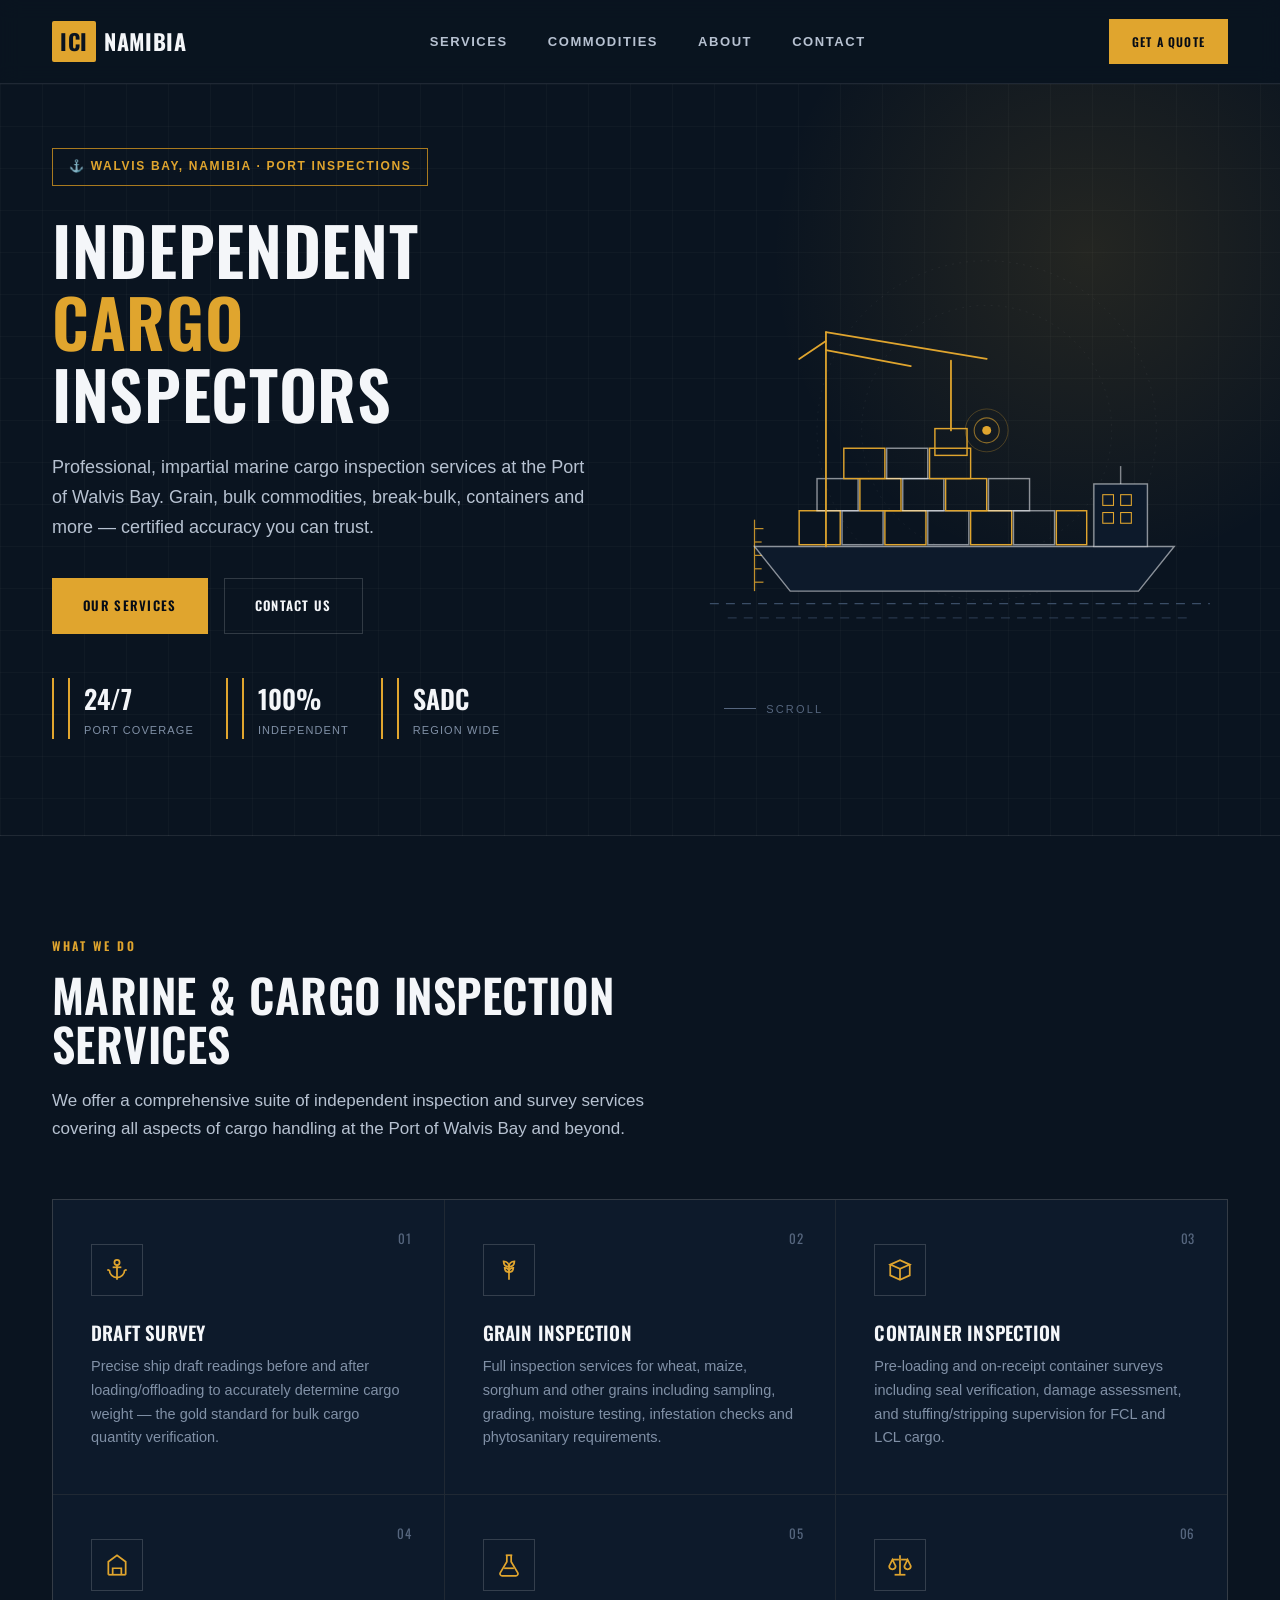
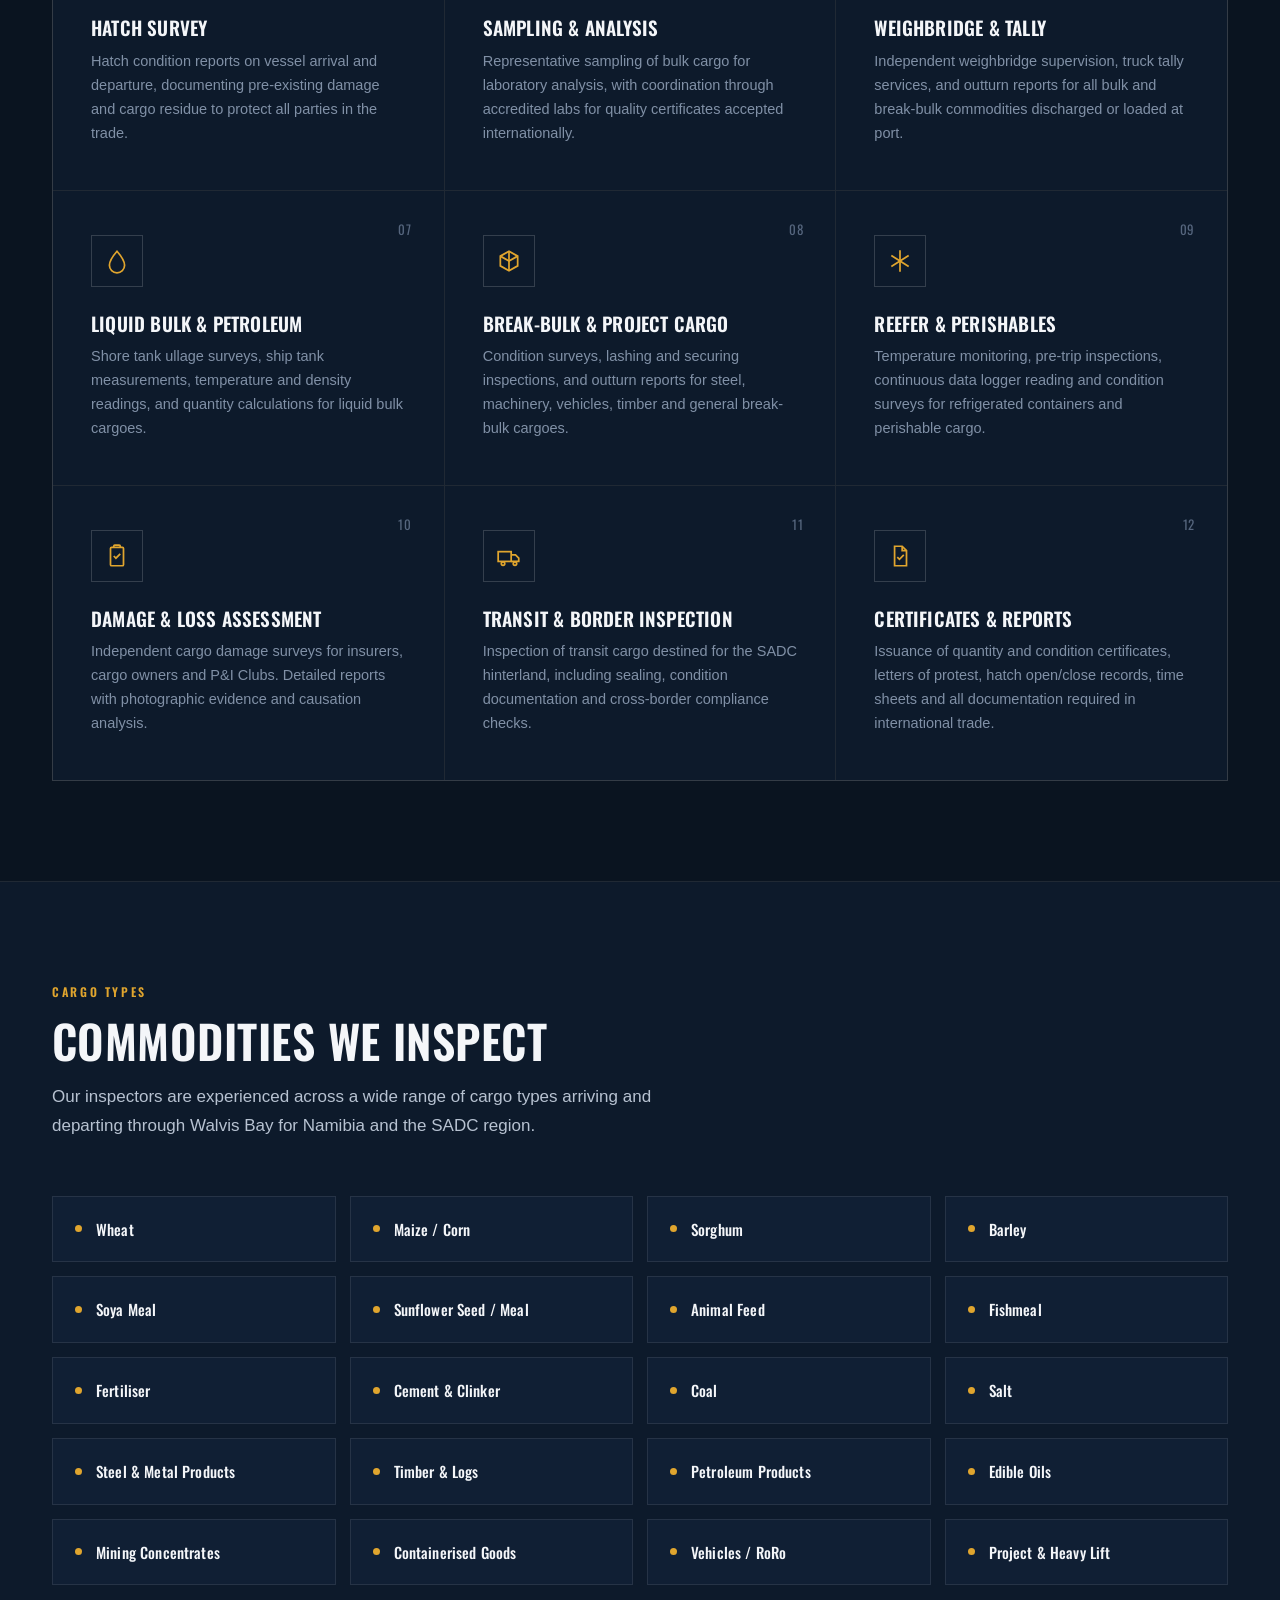
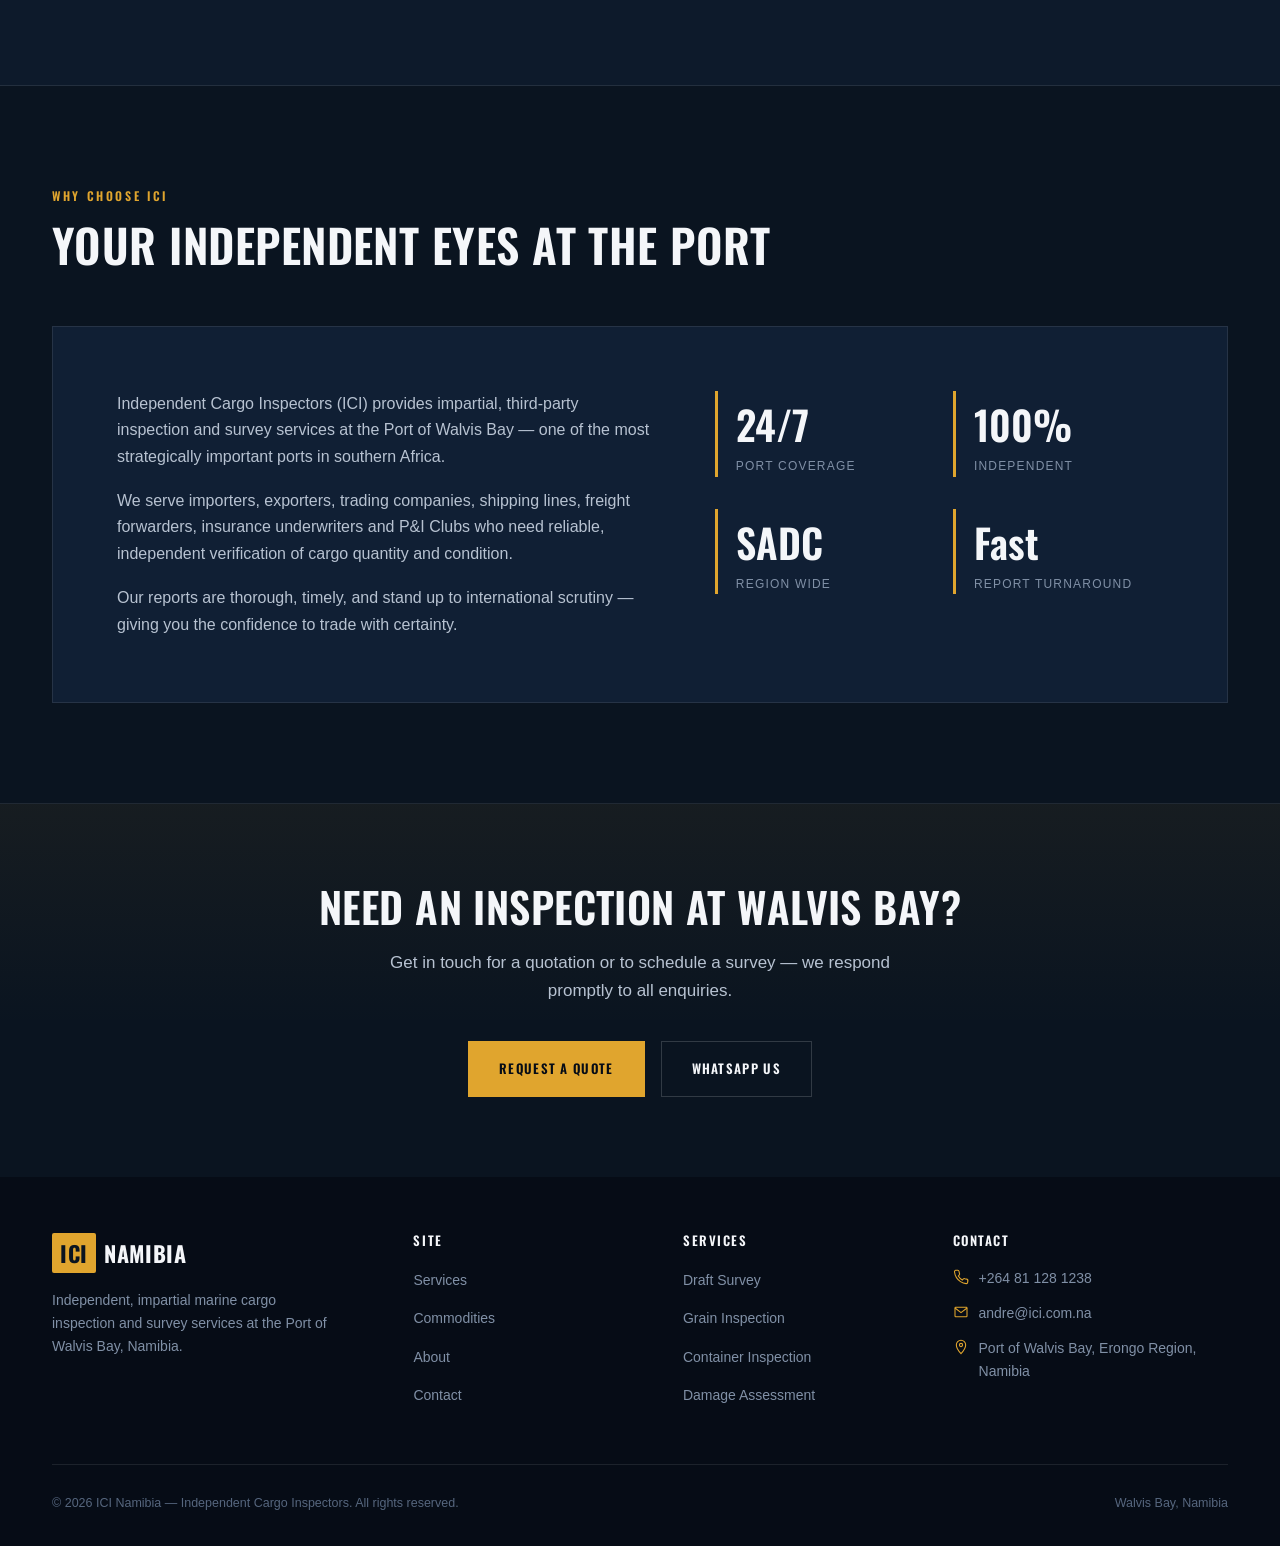
==== commit 94aede24: "Fix mobile nav drawer clipped inside header on small screens The header's backdrop-filter establishe" ====
--- a/index.html
+++ b/index.html
@@ -27,14 +27,14 @@
       <button class="nav-toggle" aria-label="Toggle menu"><span></span><span></span><span></span></button>
     </div>
   </div>
-  <nav class="mobile-nav">
+</header>
+<nav class="mobile-nav">
     <a href="services.html">Services</a>
     <a href="commodities.html">Commodities</a>
     <a href="about.html">About</a>
     <a href="contact.html">Contact</a>
     <a href="contact.html" class="btn btn-gold btn-block">Get a Quote</a>
-  </nav>
-</header>
+</nav>
 
 <section class="hero blueprint-bg">
   <div class="container hero-grid">
--- a/css/styles.css
+++ b/css/styles.css
@@ -0,0 +1,952 @@
+/* ============================================================
+   ICI Namibia — Independent Cargo Inspectors
+   ============================================================ */
+
+:root {
+  --navy-950: #060c16;
+  --navy-900: #0a1420;
+  --navy-850: #0d1a2b;
+  --navy-800: #101f34;
+  --navy-700: #17293f;
+  --navy-border: rgba(255, 255, 255, 0.09);
+  --navy-border-strong: rgba(255, 255, 255, 0.16);
+  --gold: #e0a52e;
+  --gold-bright: #f2b93c;
+  --gold-dark: #a97a1f;
+  --text-primary: #f4f6f9;
+  --text-body: #b7c2d1;
+  --text-muted: #8090a6;
+  --text-dim: #56667e;
+  --shadow-lift: 0 20px 40px -20px rgba(0, 0, 0, 0.6);
+  --radius: 2px;
+  --container-w: 1240px;
+  --header-h: 84px;
+}
+
+* {
+  box-sizing: border-box;
+}
+
+html {
+  scroll-behavior: smooth;
+}
+
+body {
+  margin: 0;
+  background: var(--navy-900);
+  color: var(--text-body);
+  font-family: "Inter", -apple-system, BlinkMacSystemFont, "Segoe UI", sans-serif;
+  font-size: 16px;
+  line-height: 1.65;
+  -webkit-font-smoothing: antialiased;
+  overflow-x: hidden;
+}
+
+img {
+  max-width: 100%;
+  display: block;
+}
+
+a {
+  color: inherit;
+  text-decoration: none;
+}
+
+ul {
+  margin: 0;
+  padding: 0;
+  list-style: none;
+}
+
+h1, h2, h3, h4 {
+  font-family: "Oswald", "Arial Narrow", sans-serif;
+  text-transform: uppercase;
+  color: var(--text-primary);
+  font-weight: 600;
+  line-height: 1.08;
+  margin: 0;
+  letter-spacing: 0.01em;
+}
+
+.container {
+  max-width: var(--container-w);
+  margin: 0 auto;
+  padding: 0 32px;
+}
+
+/* Background texture: fine blueprint grid + diagonal hazard accent */
+.blueprint-bg {
+  background-image:
+    linear-gradient(rgba(255, 255, 255, 0.025) 1px, transparent 1px),
+    linear-gradient(90deg, rgba(255, 255, 255, 0.025) 1px, transparent 1px);
+  background-size: 42px 42px;
+}
+
+/* ---------------- Header ---------------- */
+.site-header {
+  position: sticky;
+  top: 0;
+  z-index: 100;
+  height: var(--header-h);
+  display: flex;
+  align-items: center;
+  background: rgba(10, 20, 32, 0.85);
+  backdrop-filter: blur(10px);
+  -webkit-backdrop-filter: blur(10px);
+  border-bottom: 1px solid var(--navy-border);
+}
+
+.site-header .container {
+  display: flex;
+  align-items: center;
+  justify-content: space-between;
+  width: 100%;
+}
+
+.logo {
+  display: flex;
+  align-items: baseline;
+  gap: 8px;
+  font-family: "Oswald", sans-serif;
+  font-size: 22px;
+  font-weight: 700;
+  letter-spacing: 0.03em;
+  white-space: nowrap;
+}
+
+.logo .mark {
+  color: var(--navy-900);
+  background: var(--gold);
+  padding: 2px 8px;
+  border-radius: 2px;
+}
+
+.logo .name {
+  color: var(--text-primary);
+}
+
+.nav-links {
+  display: flex;
+  align-items: center;
+  gap: 40px;
+}
+
+.nav-links a {
+  font-size: 13px;
+  font-weight: 600;
+  letter-spacing: 0.12em;
+  text-transform: uppercase;
+  color: var(--text-body);
+  position: relative;
+  padding: 8px 0;
+  transition: color 0.2s ease;
+}
+
+.nav-links a::after {
+  content: "";
+  position: absolute;
+  left: 0;
+  bottom: 0;
+  width: 0;
+  height: 2px;
+  background: var(--gold);
+  transition: width 0.25s ease;
+}
+
+.nav-links a:hover,
+.nav-links a.active {
+  color: var(--text-primary);
+}
+
+.nav-links a:hover::after,
+.nav-links a.active::after {
+  width: 100%;
+}
+
+.header-actions {
+  display: flex;
+  align-items: center;
+  gap: 24px;
+}
+
+.nav-toggle {
+  display: none;
+  flex-direction: column;
+  gap: 5px;
+  background: none;
+  border: none;
+  cursor: pointer;
+  padding: 8px;
+}
+
+.nav-toggle span {
+  width: 24px;
+  height: 2px;
+  background: var(--text-primary);
+}
+
+/* ---------------- Buttons ---------------- */
+.btn {
+  display: inline-flex;
+  align-items: center;
+  justify-content: center;
+  gap: 10px;
+  font-family: "Oswald", sans-serif;
+  font-size: 13px;
+  font-weight: 600;
+  letter-spacing: 0.1em;
+  text-transform: uppercase;
+  padding: 16px 30px;
+  border: 1px solid transparent;
+  cursor: pointer;
+  transition: all 0.2s ease;
+  white-space: nowrap;
+}
+
+.btn-gold {
+  background: var(--gold);
+  color: var(--navy-950);
+}
+
+.btn-gold:hover {
+  background: var(--gold-bright);
+  transform: translateY(-2px);
+  box-shadow: 0 10px 24px -8px rgba(224, 165, 46, 0.5);
+}
+
+.btn-outline {
+  background: transparent;
+  color: var(--text-primary);
+  border-color: var(--navy-border-strong);
+}
+
+.btn-outline:hover {
+  border-color: var(--gold);
+  color: var(--gold);
+}
+
+.btn-sm {
+  padding: 12px 22px;
+  font-size: 12px;
+}
+
+.btn-block {
+  width: 100%;
+}
+
+/* ---------------- Hero ---------------- */
+.hero {
+  position: relative;
+  padding: 64px 0 96px;
+  border-bottom: 1px solid var(--navy-border);
+  overflow: hidden;
+}
+
+.hero::before {
+  content: "";
+  position: absolute;
+  top: -20%;
+  right: -10%;
+  width: 640px;
+  height: 640px;
+  background: radial-gradient(circle, rgba(224, 165, 46, 0.12) 0%, rgba(224, 165, 46, 0) 70%);
+  pointer-events: none;
+}
+
+.hero-grid {
+  display: grid;
+  grid-template-columns: 1.05fr 0.95fr;
+  gap: 48px;
+  align-items: center;
+  position: relative;
+  z-index: 1;
+}
+
+.badge {
+  display: inline-flex;
+  align-items: center;
+  gap: 10px;
+  border: 1px solid var(--gold-dark);
+  color: var(--gold);
+  font-size: 12px;
+  font-weight: 700;
+  letter-spacing: 0.14em;
+  text-transform: uppercase;
+  padding: 8px 16px;
+  margin-bottom: 28px;
+}
+
+.hero h1 {
+  font-size: clamp(42px, 5.2vw, 74px);
+  margin-bottom: 24px;
+}
+
+.hero h1 .accent {
+  color: var(--gold);
+}
+
+.hero-lede {
+  font-size: 18px;
+  color: var(--text-body);
+  max-width: 540px;
+  margin-bottom: 36px;
+}
+
+.hero-actions {
+  display: flex;
+  gap: 16px;
+  flex-wrap: wrap;
+  margin-bottom: 44px;
+}
+
+.hero-meta {
+  display: flex;
+  gap: 32px;
+  flex-wrap: wrap;
+}
+
+.hero-meta div {
+  border-left: 2px solid var(--gold);
+  padding-left: 14px;
+}
+
+.hero-meta .num {
+  font-family: "Oswald", sans-serif;
+  font-size: 26px;
+  color: var(--text-primary);
+  font-weight: 600;
+}
+
+.hero-meta .label {
+  font-size: 11px;
+  letter-spacing: 0.1em;
+  text-transform: uppercase;
+  color: var(--text-muted);
+}
+
+.hero-art {
+  position: relative;
+}
+
+.hero-art svg {
+  width: 100%;
+  height: auto;
+}
+
+.scroll-cue {
+  position: absolute;
+  bottom: -56px;
+  left: 32px;
+  font-size: 11px;
+  letter-spacing: 0.2em;
+  text-transform: uppercase;
+  color: var(--text-dim);
+  display: flex;
+  align-items: center;
+  gap: 10px;
+}
+
+.scroll-cue .line {
+  width: 32px;
+  height: 1px;
+  background: var(--text-dim);
+}
+
+/* ---------------- Sections ---------------- */
+.section {
+  padding: 100px 0;
+  border-bottom: 1px solid var(--navy-border);
+}
+
+.section-alt {
+  background: var(--navy-850);
+}
+
+.section-head {
+  max-width: 720px;
+  margin-bottom: 56px;
+}
+
+.section-head.center {
+  margin-left: auto;
+  margin-right: auto;
+  text-align: center;
+}
+
+.kicker {
+  display: block;
+  color: var(--gold);
+  font-family: "Oswald", sans-serif;
+  font-size: 12px;
+  font-weight: 600;
+  letter-spacing: 0.22em;
+  text-transform: uppercase;
+  margin-bottom: 14px;
+}
+
+.section-title {
+  font-size: clamp(30px, 3.6vw, 46px);
+  margin-bottom: 18px;
+}
+
+.section-sub {
+  color: var(--text-body);
+  font-size: 17px;
+  max-width: 620px;
+}
+
+.section-head.center .section-sub {
+  margin: 0 auto;
+}
+
+/* ---------------- Service Cards ---------------- */
+.services-grid {
+  display: grid;
+  grid-template-columns: repeat(3, 1fr);
+  gap: 1px;
+  background: var(--navy-border);
+  border: 1px solid var(--navy-border);
+}
+
+.service-card {
+  background: var(--navy-850);
+  padding: 44px 38px;
+  transition: background 0.2s ease;
+  position: relative;
+}
+
+.service-card:hover {
+  background: var(--navy-800);
+}
+
+.service-card .num {
+  position: absolute;
+  top: 28px;
+  right: 32px;
+  font-family: "Oswald", sans-serif;
+  font-size: 13px;
+  color: var(--text-dim);
+  letter-spacing: 0.05em;
+}
+
+.icon-box {
+  width: 52px;
+  height: 52px;
+  border: 1px solid var(--navy-border-strong);
+  display: flex;
+  align-items: center;
+  justify-content: center;
+  margin-bottom: 26px;
+  color: var(--gold);
+}
+
+.icon-box svg {
+  width: 26px;
+  height: 26px;
+  stroke: var(--gold);
+  fill: none;
+  stroke-width: 1.6;
+}
+
+.service-card h3 {
+  font-size: 19px;
+  margin-bottom: 12px;
+}
+
+.service-card p {
+  font-size: 14.5px;
+  color: var(--text-muted);
+  margin: 0;
+}
+
+/* ---------------- Commodities ---------------- */
+.commodities-grid {
+  display: grid;
+  grid-template-columns: repeat(4, 1fr);
+  gap: 14px;
+}
+
+.commodity-tag {
+  display: flex;
+  align-items: center;
+  gap: 14px;
+  background: var(--navy-800);
+  border: 1px solid var(--navy-border);
+  padding: 20px 22px;
+  font-family: "Oswald", sans-serif;
+  font-size: 15px;
+  color: var(--text-primary);
+  font-weight: 500;
+  letter-spacing: 0.01em;
+  transition: border-color 0.2s ease, transform 0.2s ease;
+}
+
+.commodity-tag:hover {
+  border-color: var(--gold-dark);
+  transform: translateY(-2px);
+}
+
+.commodity-tag .dot {
+  width: 7px;
+  height: 7px;
+  min-width: 7px;
+  border-radius: 50%;
+  background: var(--gold);
+}
+
+/* ---------------- Why Choose / Stats ---------------- */
+.why-panel {
+  display: grid;
+  grid-template-columns: 1.2fr 1fr;
+  gap: 60px;
+  background: var(--navy-800);
+  border: 1px solid var(--navy-border);
+  padding: 64px;
+}
+
+.why-panel p {
+  margin: 0 0 18px;
+  font-size: 16px;
+}
+
+.why-panel p:last-child {
+  margin-bottom: 0;
+}
+
+.stat-grid {
+  display: grid;
+  grid-template-columns: 1fr 1fr;
+  gap: 32px 28px;
+  align-content: start;
+}
+
+.stat {
+  border-left: 3px solid var(--gold);
+  padding-left: 18px;
+}
+
+.stat .num {
+  font-family: "Oswald", sans-serif;
+  font-size: 40px;
+  color: var(--text-primary);
+  font-weight: 600;
+}
+
+.stat .label {
+  font-size: 12px;
+  letter-spacing: 0.1em;
+  text-transform: uppercase;
+  color: var(--text-muted);
+}
+
+/* ---------------- CTA band ---------------- */
+.cta-band {
+  padding: 80px 0;
+  text-align: center;
+  background:
+    linear-gradient(180deg, rgba(224,165,46,0.06), rgba(224,165,46,0) 60%),
+    var(--navy-900);
+}
+
+.cta-band h2 {
+  font-size: clamp(28px, 3.4vw, 42px);
+  margin-bottom: 20px;
+}
+
+.cta-band p {
+  color: var(--text-body);
+  max-width: 560px;
+  margin: 0 auto 36px;
+  font-size: 17px;
+}
+
+.cta-actions {
+  display: flex;
+  justify-content: center;
+  gap: 16px;
+  flex-wrap: wrap;
+}
+
+/* ---------------- Footer ---------------- */
+.site-footer {
+  padding: 56px 0 32px;
+  background: var(--navy-950);
+}
+
+.footer-top {
+  display: grid;
+  grid-template-columns: 1.4fr 1fr 1fr 1.2fr;
+  gap: 40px;
+  padding-bottom: 44px;
+  border-bottom: 1px solid var(--navy-border);
+}
+
+.footer-brand .logo {
+  margin-bottom: 16px;
+}
+
+.footer-brand p {
+  color: var(--text-muted);
+  font-size: 14px;
+  max-width: 280px;
+}
+
+.footer-col h4 {
+  font-size: 13px;
+  letter-spacing: 0.12em;
+  color: var(--text-primary);
+  margin-bottom: 20px;
+}
+
+.footer-col ul li {
+  margin-bottom: 12px;
+}
+
+.footer-col ul li a {
+  color: var(--text-muted);
+  font-size: 14px;
+  transition: color 0.2s ease;
+}
+
+.footer-col ul li a:hover {
+  color: var(--gold);
+}
+
+.footer-contact li {
+  display: flex;
+  gap: 10px;
+  align-items: flex-start;
+  color: var(--text-muted);
+  font-size: 14px;
+  margin-bottom: 14px;
+}
+
+.footer-contact svg {
+  width: 16px;
+  height: 16px;
+  stroke: var(--gold);
+  fill: none;
+  stroke-width: 1.6;
+  margin-top: 2px;
+  flex: none;
+}
+
+.footer-bottom {
+  padding-top: 28px;
+  display: flex;
+  justify-content: space-between;
+  align-items: center;
+  flex-wrap: wrap;
+  gap: 12px;
+  font-size: 12.5px;
+  color: var(--text-dim);
+}
+
+/* ---------------- Page header (inner pages) ---------------- */
+.page-header {
+  padding: 64px 0 56px;
+  border-bottom: 1px solid var(--navy-border);
+}
+
+.breadcrumb {
+  font-size: 12px;
+  letter-spacing: 0.1em;
+  text-transform: uppercase;
+  color: var(--text-dim);
+  margin-bottom: 20px;
+}
+
+.breadcrumb a:hover {
+  color: var(--gold);
+}
+
+.page-header h1 {
+  font-size: clamp(34px, 4.4vw, 54px);
+  margin-bottom: 16px;
+}
+
+.page-header .lede {
+  font-size: 17px;
+  max-width: 640px;
+  color: var(--text-body);
+}
+
+/* ---------------- Contact page ---------------- */
+.contact-grid {
+  display: grid;
+  grid-template-columns: 0.85fr 1.15fr;
+  gap: 64px;
+}
+
+.contact-info-list {
+  margin-top: 36px;
+  display: flex;
+  flex-direction: column;
+  gap: 24px;
+}
+
+.contact-info-item {
+  display: flex;
+  gap: 18px;
+  align-items: flex-start;
+}
+
+.contact-info-item .ico {
+  width: 46px;
+  height: 46px;
+  border: 1px solid var(--navy-border-strong);
+  display: flex;
+  align-items: center;
+  justify-content: center;
+  flex: none;
+}
+
+.contact-info-item .ico svg {
+  width: 20px;
+  height: 20px;
+  stroke: var(--gold);
+  fill: none;
+  stroke-width: 1.6;
+}
+
+.contact-info-item .label {
+  font-size: 11px;
+  letter-spacing: 0.12em;
+  text-transform: uppercase;
+  color: var(--text-muted);
+  margin-bottom: 4px;
+}
+
+.contact-info-item .value {
+  color: var(--text-primary);
+  font-size: 16px;
+  font-weight: 500;
+}
+
+.contact-info-item .value a:hover {
+  color: var(--gold);
+}
+
+.map-frame {
+  margin-top: 36px;
+  border: 1px solid var(--navy-border);
+  filter: grayscale(0.3) invert(0.92) contrast(0.9);
+  height: 240px;
+}
+
+.map-frame iframe {
+  width: 100%;
+  height: 100%;
+  border: 0;
+  display: block;
+}
+
+.form-panel {
+  background: var(--navy-800);
+  border: 1px solid var(--navy-border);
+  padding: 48px;
+}
+
+.form-row {
+  display: grid;
+  grid-template-columns: 1fr 1fr;
+  gap: 22px;
+}
+
+.field {
+  margin-bottom: 22px;
+}
+
+.field label {
+  display: block;
+  font-size: 11px;
+  letter-spacing: 0.1em;
+  text-transform: uppercase;
+  color: var(--text-muted);
+  margin-bottom: 10px;
+}
+
+.field input,
+.field select,
+.field textarea {
+  width: 100%;
+  background: var(--navy-900);
+  border: 1px solid var(--navy-border-strong);
+  color: var(--text-primary);
+  font-family: inherit;
+  font-size: 14.5px;
+  padding: 14px 16px;
+}
+
+.field select {
+  appearance: none;
+  background-image: url("data:image/svg+xml,%3Csvg xmlns='http://www.w3.org/2000/svg' width='14' height='9' viewBox='0 0 14 9'%3E%3Cpath d='M1 1l6 6 6-6' stroke='%238090a6' stroke-width='1.6' fill='none' fill-rule='evenodd'/%3E%3C/svg%3E");
+  background-repeat: no-repeat;
+  background-position: right 16px center;
+}
+
+.field textarea {
+  resize: vertical;
+  min-height: 130px;
+}
+
+.field input:focus,
+.field select:focus,
+.field textarea:focus {
+  outline: none;
+  border-color: var(--gold);
+}
+
+.form-note {
+  font-size: 12.5px;
+  color: var(--text-dim);
+  margin-top: 16px;
+  text-align: center;
+}
+
+/* ---------------- About page ---------------- */
+.about-split {
+  display: grid;
+  grid-template-columns: 1fr 1fr;
+  gap: 64px;
+  align-items: center;
+}
+
+.values-grid {
+  display: grid;
+  grid-template-columns: repeat(2, 1fr);
+  gap: 1px;
+  background: var(--navy-border);
+  border: 1px solid var(--navy-border);
+}
+
+.value-card {
+  background: var(--navy-850);
+  padding: 40px;
+}
+
+.value-card .icon-box {
+  margin-bottom: 22px;
+}
+
+.value-card h3 {
+  font-size: 18px;
+  margin-bottom: 10px;
+}
+
+.value-card p {
+  font-size: 14.5px;
+  color: var(--text-muted);
+  margin: 0;
+}
+
+.person-card {
+  display: flex;
+  gap: 28px;
+  align-items: center;
+  background: var(--navy-800);
+  border: 1px solid var(--navy-border);
+  padding: 40px;
+}
+
+.person-avatar {
+  width: 88px;
+  height: 88px;
+  min-width: 88px;
+  border-radius: 50%;
+  background: linear-gradient(160deg, var(--gold), var(--gold-dark));
+  display: flex;
+  align-items: center;
+  justify-content: center;
+  font-family: "Oswald", sans-serif;
+  font-size: 30px;
+  font-weight: 700;
+  color: var(--navy-950);
+}
+
+.person-card h3 {
+  font-size: 20px;
+  margin-bottom: 6px;
+}
+
+.person-role {
+  color: var(--gold);
+  font-size: 12px;
+  letter-spacing: 0.1em;
+  text-transform: uppercase;
+  margin-bottom: 10px;
+}
+
+.person-card p {
+  margin: 0;
+  font-size: 14.5px;
+  color: var(--text-muted);
+}
+
+/* ---------------- Utilities ---------------- */
+.text-center { text-align: center; }
+.mt-0 { margin-top: 0; }
+
+/* ---------------- Responsive ---------------- */
+@media (max-width: 980px) {
+  .hero-grid { grid-template-columns: 1fr; }
+  .hero-art { order: -1; max-width: 420px; margin: 0 auto; }
+  .hero-art .scroll-cue { display: none; }
+  .services-grid { grid-template-columns: repeat(2, 1fr); }
+  .commodities-grid { grid-template-columns: repeat(3, 1fr); }
+  .why-panel { grid-template-columns: 1fr; padding: 44px; }
+  .contact-grid { grid-template-columns: 1fr; }
+  .about-split { grid-template-columns: 1fr; }
+  .footer-top { grid-template-columns: 1fr 1fr; }
+}
+
+@media (max-width: 720px) {
+  :root { --header-h: 72px; }
+  .nav-links { display: none; }
+  .nav-toggle { display: flex; }
+  .header-actions .btn-gold { display: none; }
+  .container { padding: 0 20px; }
+  .section { padding: 64px 0; }
+  .services-grid { grid-template-columns: 1fr; }
+  .commodities-grid { grid-template-columns: repeat(2, 1fr); }
+  .values-grid { grid-template-columns: 1fr; }
+  .stat-grid { grid-template-columns: 1fr 1fr; }
+  .form-row { grid-template-columns: 1fr; }
+  .form-panel { padding: 30px 24px; }
+  .footer-top { grid-template-columns: 1fr; gap: 32px; }
+  .footer-bottom { flex-direction: column; align-items: flex-start; }
+  .hero-actions .btn { flex: 1 1 auto; }
+  .person-card { flex-direction: column; text-align: center; }
+  .why-panel p { text-align: left; }
+}
+
+/* Mobile nav drawer */
+.mobile-nav {
+  position: fixed;
+  inset: 0;
+  top: var(--header-h);
+  background: var(--navy-950);
+  z-index: 90;
+  display: none;
+  flex-direction: column;
+  padding: 32px;
+  gap: 4px;
+  overflow-y: auto;
+}
+
+.mobile-nav.open {
+  display: flex;
+}
+
+.mobile-nav a {
+  font-family: "Oswald", sans-serif;
+  font-size: 22px;
+  text-transform: uppercase;
+  padding: 16px 0;
+  border-bottom: 1px solid var(--navy-border);
+  color: var(--text-primary);
+}
+
+.mobile-nav .btn {
+  margin-top: 20px;
+}
